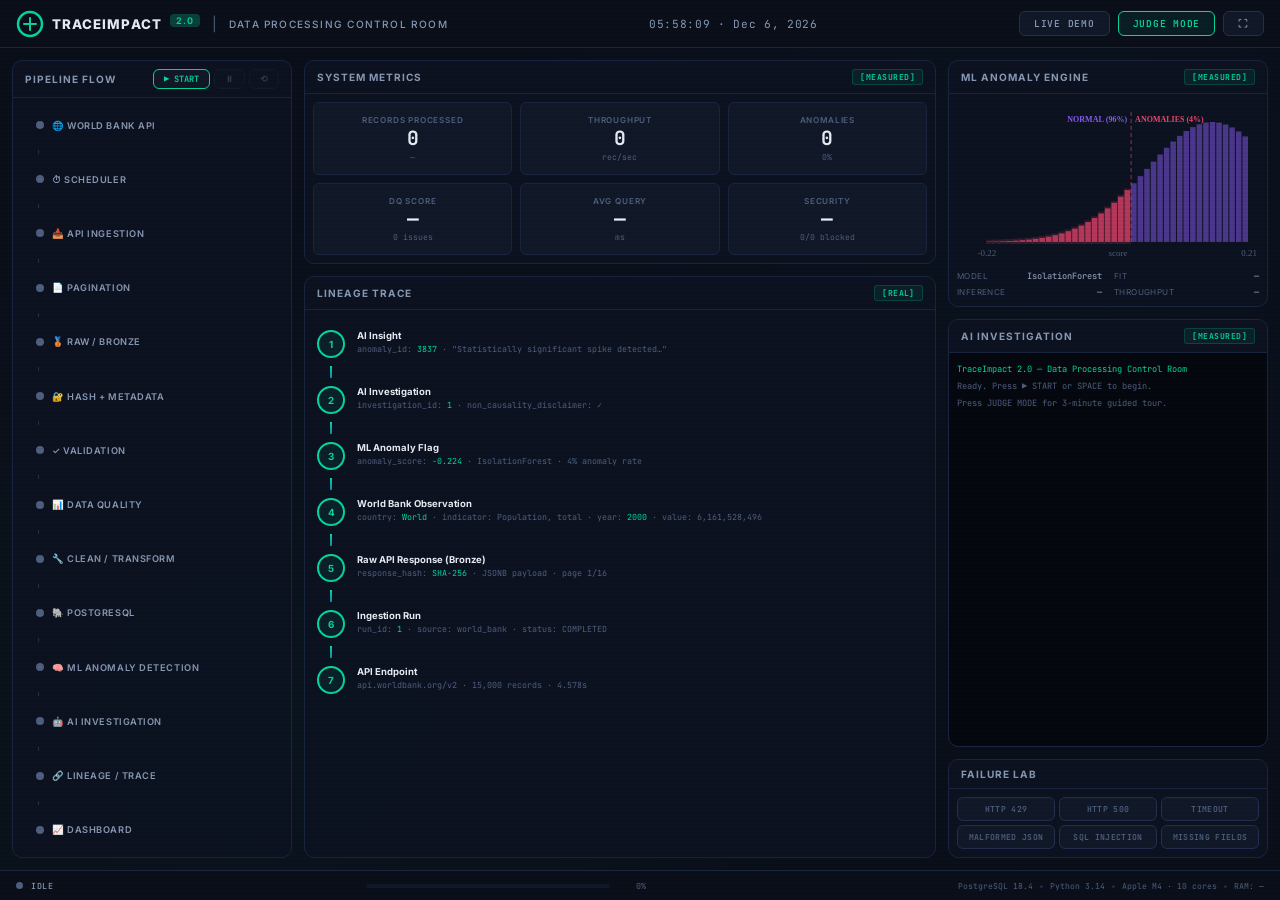
==== demo/index.html @ 1e1517d2 "TraceImpact 2.0: Add Data Processing Control Room demo + all 2.0 upgrades - Interactive pipeline vis" ====
<!DOCTYPE html>
<html lang="en">
<head>
  <meta charset="UTF-8" />
  <meta name="viewport" content="width=device-width, initial-scale=1.0" />
  <title>TraceImpact — Data Processing Control Room</title>
  <meta name="description" content="TraceImpact 2.0 Digital Twin — Real-time pipeline simulation and monitoring control room for World Bank data ingestion, ML anomaly detection, and AI investigation." />
  <link rel="preconnect" href="https://fonts.googleapis.com" />
  <link rel="preconnect" href="https://fonts.gstatic.com" crossorigin />
  <link href="https://fonts.googleapis.com/css2?family=JetBrains+Mono:wght@300;400;500;600;700&family=Inter:wght@300;400;500;600;700;800;900&display=swap" rel="stylesheet" />
  <link rel="stylesheet" href="styles.css" />
</head>
<body>
  <!-- ═══════════════════ TOP BAR ═══════════════════ -->
  <header id="topbar">
    <div class="topbar-left">
      <div class="logo-mark">
        <svg width="28" height="28" viewBox="0 0 28 28" fill="none"><circle cx="14" cy="14" r="12" stroke="url(#g1)" stroke-width="2.5"/><path d="M8 14h12M14 8v12" stroke="url(#g1)" stroke-width="2" stroke-linecap="round"/><defs><linearGradient id="g1" x1="0" y1="0" x2="28" y2="28"><stop stop-color="#06d6a0"/><stop offset="1" stop-color="#118ab2"/></linearGradient></defs></svg>
      </div>
      <h1 class="brand">TRACEIMPACT <span class="version">2.0</span></h1>
      <span class="separator">|</span>
      <span class="subtitle">DATA PROCESSING CONTROL ROOM</span>
    </div>
    <div class="topbar-center" id="clock-container">
      <span id="live-clock" class="mono"></span>
    </div>
    <div class="topbar-right">
      <button id="btn-mode-toggle" class="topbar-btn" title="Switch mode">
        <span class="mode-label" id="mode-label">LIVE DEMO</span>
      </button>
      <button id="btn-judge-mode" class="topbar-btn accent" title="Judge Mode — 3-minute guided tour">JUDGE MODE</button>
      <button id="btn-fullscreen" class="topbar-btn" title="Toggle fullscreen">⛶</button>
    </div>
  </header>

  <!-- ═══════════════════ MAIN GRID ═══════════════════ -->
  <main id="control-room">

    <!-- ───── LEFT COLUMN: Pipeline Visualization ───── -->
    <section id="pipeline-col" class="panel">
      <div class="panel-header">
        <h2>Pipeline Flow</h2>
        <div class="panel-controls">
          <button id="btn-start" class="ctrl-btn start" title="Start simulation">▶ START</button>
          <button id="btn-pause" class="ctrl-btn" title="Pause" disabled>⏸</button>
          <button id="btn-reset" class="ctrl-btn" title="Reset" disabled>⟲</button>
        </div>
      </div>
      <div id="pipeline-canvas">
        <!-- Pipeline stages rendered by JS -->
        <div class="pipeline-stages" id="pipeline-stages"></div>
        <!-- Particle layer -->
        <canvas id="particle-canvas"></canvas>
      </div>
      <!-- Stage detail flyout -->
      <div id="stage-detail" class="detail-flyout hidden">
        <button id="detail-close" class="detail-close-btn">✕</button>
        <h3 id="detail-title"></h3>
        <div id="detail-body"></div>
      </div>
    </section>

    <!-- ───── CENTER COLUMN: Metrics + Lineage ───── -->
    <section id="center-col">
      <!-- Top: Live Metrics Grid -->
      <div class="panel metrics-panel" id="metrics-panel">
        <div class="panel-header"><h2>System Metrics</h2><span class="provenance-badge" id="metrics-provenance">[MEASURED]</span></div>
        <div class="metrics-grid" id="metrics-grid">
          <div class="metric-card" id="mc-records">
            <span class="metric-label">Records Processed</span>
            <span class="metric-value" id="mv-records">0</span>
            <span class="metric-sub" id="ms-records">—</span>
          </div>
          <div class="metric-card" id="mc-throughput">
            <span class="metric-label">Throughput</span>
            <span class="metric-value" id="mv-throughput">0</span>
            <span class="metric-sub">rec/sec</span>
          </div>
          <div class="metric-card" id="mc-anomalies">
            <span class="metric-label">Anomalies</span>
            <span class="metric-value" id="mv-anomalies">0</span>
            <span class="metric-sub" id="ms-anomaly-rate">0%</span>
          </div>
          <div class="metric-card" id="mc-dq">
            <span class="metric-label">DQ Score</span>
            <span class="metric-value" id="mv-dq">—</span>
            <span class="metric-sub" id="ms-dq-issues">0 issues</span>
          </div>
          <div class="metric-card" id="mc-latency">
            <span class="metric-label">Avg Query</span>
            <span class="metric-value" id="mv-latency">—</span>
            <span class="metric-sub">ms</span>
          </div>
          <div class="metric-card" id="mc-security">
            <span class="metric-label">Security</span>
            <span class="metric-value" id="mv-security">—</span>
            <span class="metric-sub" id="ms-security">0/0 blocked</span>
          </div>
        </div>
      </div>

      <!-- Bottom: Traceability Visualization -->
      <div class="panel trace-panel" id="trace-panel">
        <div class="panel-header"><h2>Lineage Trace</h2><span class="provenance-badge">[REAL]</span></div>
        <div id="lineage-viz" class="lineage-container">
          <!-- Lineage chain rendered by JS -->
        </div>
      </div>
    </section>

    <!-- ───── RIGHT COLUMN: ML/AI + Failure Lab ───── -->
    <section id="right-col">
      <!-- ML Anomaly Panel -->
      <div class="panel ml-panel" id="ml-panel">
        <div class="panel-header"><h2>ML Anomaly Engine</h2><span class="provenance-badge">[MEASURED]</span></div>
        <div id="ml-viz" class="ml-container">
          <canvas id="anomaly-chart" width="340" height="180"></canvas>
          <div class="ml-stats" id="ml-stats">
            <div class="ml-stat"><span class="sl">Model</span><span class="sv">IsolationForest</span></div>
            <div class="ml-stat"><span class="sl">Fit</span><span class="sv" id="ml-fit-time">—</span></div>
            <div class="ml-stat"><span class="sl">Inference</span><span class="sv" id="ml-infer-time">—</span></div>
            <div class="ml-stat"><span class="sl">Throughput</span><span class="sv" id="ml-throughput">—</span></div>
          </div>
        </div>
      </div>

      <!-- AI Investigation Panel -->
      <div class="panel ai-panel" id="ai-panel">
        <div class="panel-header"><h2>AI Investigation</h2><span class="provenance-badge">[MEASURED]</span></div>
        <div id="ai-terminal" class="terminal">
          <div id="ai-output" class="terminal-output"></div>
        </div>
      </div>

      <!-- Failure Lab Panel -->
      <div class="panel failure-panel" id="failure-panel">
        <div class="panel-header"><h2>Failure Lab</h2></div>
        <div class="failure-grid" id="failure-grid">
          <button class="failure-btn" data-failure="http429">HTTP 429</button>
          <button class="failure-btn" data-failure="http500">HTTP 500</button>
          <button class="failure-btn" data-failure="timeout">Timeout</button>
          <button class="failure-btn" data-failure="malformed">Malformed JSON</button>
          <button class="failure-btn" data-failure="sqli">SQL Injection</button>
          <button class="failure-btn" data-failure="missing">Missing Fields</button>
        </div>
        <div id="failure-result" class="failure-result hidden"></div>
      </div>
    </section>
  </main>

  <!-- ═══════════════════ STATUS BAR ═══════════════════ -->
  <footer id="statusbar">
    <div class="status-left">
      <span class="status-dot" id="status-dot"></span>
      <span id="status-text">IDLE</span>
    </div>
    <div class="status-center" id="progress-section">
      <div class="progress-bar-track"><div class="progress-bar-fill" id="progress-fill"></div></div>
      <span id="progress-pct" class="mono">0%</span>
    </div>
    <div class="status-right">
      <span class="status-info">PostgreSQL 18.4</span>
      <span class="status-sep">•</span>
      <span class="status-info">Python 3.14</span>
      <span class="status-sep">•</span>
      <span class="status-info">Apple M4 · 10 cores</span>
      <span class="status-sep">•</span>
      <span class="status-info" id="mem-usage">RAM: —</span>
    </div>
  </footer>

  <!-- ═══════════════════ JUDGE MODE OVERLAY ═══════════════════ -->
  <div id="judge-overlay" class="overlay hidden">
    <div class="overlay-content">
      <div class="judge-header">
        <h2>🎯 JUDGE MODE</h2>
        <span class="judge-timer" id="judge-timer">3:00</span>
        <button id="judge-close" class="overlay-close">✕</button>
      </div>
      <div id="judge-narrative" class="judge-narrative">
        <p id="judge-text"></p>
      </div>
      <div class="judge-controls">
        <button id="judge-prev" class="ctrl-btn" disabled>← PREV</button>
        <span id="judge-step-indicator" class="mono">1 / 8</span>
        <button id="judge-next" class="ctrl-btn accent">NEXT →</button>
      </div>
    </div>
  </div>

  <!-- ═══════════════════ SCALE OVERLAY ═══════════════════ -->
  <div id="scale-overlay" class="overlay hidden">
    <div class="overlay-content scale-content">
      <h2>⚡ Stress Simulation Scale</h2>
      <button id="scale-close" class="overlay-close">✕</button>
      <div class="scale-slider-container">
        <input type="range" id="scale-slider" min="0" max="4" step="1" value="0" />
        <div class="scale-labels">
          <span class="scale-label active" data-idx="0">1K</span>
          <span class="scale-label" data-idx="1">10K</span>
          <span class="scale-label" data-idx="2">100K</span>
          <span class="scale-label" data-idx="3">500K</span>
          <span class="scale-label" data-idx="4">1M</span>
        </div>
      </div>
      <div id="scale-projections" class="scale-projections"></div>
    </div>
  </div>

  <script src="data.js"></script>
  <script src="pipeline.js"></script>
  <script src="particles.js"></script>
  <script src="app.js"></script>
</body>
</html>
---- demo/styles.css ----
/* ═══════════════════════════════════════════════════════════════════
   TraceImpact 2.0 — Data Processing Control Room
   Design System & Core Styles
   ═══════════════════════════════════════════════════════════════════ */

/* ─── Design Tokens ─── */
:root {
  /* Palette — dark professional */
  --bg-void:      #05080e;
  --bg-primary:   #0a0f1a;
  --bg-panel:     #0d1322;
  --bg-elevated:  #111828;
  --bg-hover:     #172038;
  --border-subtle:#1a2540;
  --border-accent:#243050;

  /* Accent colors */
  --cyan:         #06d6a0;
  --cyan-dim:     rgba(6, 214, 160, 0.25);
  --cyan-glow:    rgba(6, 214, 160, 0.08);
  --blue:         #118ab2;
  --blue-dim:     rgba(17, 138, 178, 0.25);
  --amber:        #ffd166;
  --amber-dim:    rgba(255, 209, 102, 0.15);
  --red:          #ef476f;
  --red-dim:      rgba(239, 71, 111, 0.15);
  --purple:       #8b5cf6;
  --purple-dim:   rgba(139, 92, 246, 0.15);

  /* Text */
  --text-primary: #e8ecf4;
  --text-secondary:#8899b4;
  --text-muted:   #4f6080;
  --text-accent:  var(--cyan);

  /* Typography */
  --font-sans:    'Inter', -apple-system, BlinkMacSystemFont, sans-serif;
  --font-mono:    'JetBrains Mono', 'Fira Code', monospace;

  /* Spacing */
  --gap-xs:  4px;
  --gap-sm:  8px;
  --gap-md:  12px;
  --gap-lg:  16px;
  --gap-xl:  24px;

  /* Radii */
  --radius-sm: 6px;
  --radius-md: 10px;
  --radius-lg: 14px;

  /* Transitions */
  --ease-out: cubic-bezier(0.22, 1, 0.36, 1);

  /* Pipeline stage colors */
  --stage-api:       #118ab2;
  --stage-scheduler: #0ea5e9;
  --stage-ingest:    #06b6d4;
  --stage-paginate:  #14b8a6;
  --stage-bronze:    #d97706;
  --stage-hash:      #f59e0b;
  --stage-validate:  #06d6a0;
  --stage-dq:        #22c55e;
  --stage-clean:     #84cc16;
  --stage-postgres:  #336791;
  --stage-ml:        #8b5cf6;
  --stage-ai:        #a855f7;
  --stage-lineage:   #ec4899;
  --stage-dashboard: #06d6a0;
}

/* ─── Reset & Base ─── */
*, *::before, *::after { box-sizing: border-box; margin: 0; padding: 0; }

html {
  font-size: 14px;
  -webkit-font-smoothing: antialiased;
  -moz-osx-font-smoothing: grayscale;
}

body {
  font-family: var(--font-sans);
  background:
    radial-gradient(circle at 20% 80%, rgba(6, 214, 160, 0.03) 0%, transparent 50%),
    radial-gradient(circle at 80% 20%, rgba(17, 138, 178, 0.03) 0%, transparent 50%),
    linear-gradient(rgba(10, 15, 26, 0.97), rgba(10, 15, 26, 0.97)),
    repeating-linear-gradient(0deg, transparent, transparent 49px, rgba(26, 37, 64, 0.15) 49px, rgba(26, 37, 64, 0.15) 50px),
    repeating-linear-gradient(90deg, transparent, transparent 49px, rgba(26, 37, 64, 0.15) 49px, rgba(26, 37, 64, 0.15) 50px);
  background-color: var(--bg-void);
  color: var(--text-primary);
  overflow: hidden;
  height: 100vh;
  display: flex;
  flex-direction: column;
}

/* Subtle scanline overlay */
body::after {
  content: "";
  position: fixed;
  inset: 0;
  pointer-events: none;
  z-index: 9999;
  background: repeating-linear-gradient(
    0deg,
    transparent,
    transparent 2px,
    rgba(0, 0, 0, 0.03) 2px,
    rgba(0, 0, 0, 0.03) 4px
  );
}

.mono { font-family: var(--font-mono); }

/* ─── Scrollbar ─── */
::-webkit-scrollbar { width: 5px; height: 5px; }
::-webkit-scrollbar-track { background: transparent; }
::-webkit-scrollbar-thumb { background: var(--border-accent); border-radius: 3px; }
::-webkit-scrollbar-thumb:hover { background: var(--text-muted); }

/* ═══ TOP BAR ═══ */
#topbar {
  display: flex;
  align-items: center;
  justify-content: space-between;
  padding: 0 var(--gap-lg);
  height: 48px;
  background: var(--bg-primary);
  border-bottom: 1px solid var(--border-subtle);
  flex-shrink: 0;
  z-index: 100;
}

.topbar-left {
  display: flex;
  align-items: center;
  gap: var(--gap-sm);
}

.logo-mark { display: flex; align-items: center; }

.brand {
  font-size: 0.95rem;
  font-weight: 800;
  letter-spacing: 0.08em;
  color: var(--text-primary);
}

.brand .version {
  font-size: 0.65rem;
  font-weight: 600;
  color: var(--cyan);
  background: var(--cyan-dim);
  padding: 1px 6px;
  border-radius: 4px;
  vertical-align: super;
  margin-left: 4px;
}

.separator {
  color: var(--text-muted);
  margin: 0 4px;
}

.subtitle {
  font-size: 0.72rem;
  font-weight: 500;
  color: var(--text-secondary);
  letter-spacing: 0.12em;
  text-transform: uppercase;
}

.topbar-center {
  font-family: var(--font-mono);
  font-size: 0.8rem;
  color: var(--text-secondary);
  letter-spacing: 0.06em;
}

.topbar-right {
  display: flex;
  align-items: center;
  gap: var(--gap-sm);
}

.topbar-btn {
  font-family: var(--font-mono);
  font-size: 0.68rem;
  font-weight: 600;
  letter-spacing: 0.08em;
  text-transform: uppercase;
  padding: 5px 14px;
  border: 1px solid var(--border-accent);
  border-radius: var(--radius-sm);
  background: var(--bg-elevated);
  color: var(--text-secondary);
  cursor: pointer;
  transition: all 0.2s var(--ease-out);
}

.topbar-btn:hover {
  background: var(--bg-hover);
  color: var(--text-primary);
  border-color: var(--text-muted);
}

.topbar-btn.accent {
  border-color: var(--cyan);
  color: var(--cyan);
  background: var(--cyan-glow);
}

.topbar-btn.accent:hover {
  background: var(--cyan-dim);
}

.topbar-btn.active {
  background: var(--cyan-dim);
  border-color: var(--cyan);
  color: var(--cyan);
}

.mode-label { pointer-events: none; }

/* ═══ MAIN GRID ═══ */
#control-room {
  display: grid;
  grid-template-columns: 280px 1fr 320px;
  gap: var(--gap-md);
  padding: var(--gap-md);
  flex: 1;
  min-height: 0;
  overflow: hidden;
}

/* ═══ PANEL BASE ═══ */
.panel {
  background: rgba(13, 19, 34, 0.85);
  backdrop-filter: blur(12px);
  -webkit-backdrop-filter: blur(12px);
  border: 1px solid var(--border-subtle);
  border-radius: var(--radius-md);
  display: flex;
  flex-direction: column;
  overflow: hidden;
  position: relative;
  transition: border-color 0.3s var(--ease-out), box-shadow 0.3s var(--ease-out);
}

.panel:hover {
  border-color: var(--border-accent);
  box-shadow: 0 0 20px rgba(6, 214, 160, 0.04);
}

.panel-header {
  display: flex;
  align-items: center;
  justify-content: space-between;
  padding: var(--gap-sm) var(--gap-md);
  border-bottom: 1px solid var(--border-subtle);
  flex-shrink: 0;
}

.panel-header h2 {
  font-size: 0.72rem;
  font-weight: 700;
  text-transform: uppercase;
  letter-spacing: 0.1em;
  color: var(--text-secondary);
}

.provenance-badge {
  font-family: var(--font-mono);
  font-size: 0.58rem;
  font-weight: 600;
  padding: 2px 7px;
  border-radius: 3px;
  letter-spacing: 0.06em;
}

.provenance-badge[data-type="measured"], .provenance-badge:not([data-type]) {
  color: var(--cyan);
  background: var(--cyan-glow);
  border: 1px solid rgba(6, 214, 160, 0.2);
}

/* ═══ PIPELINE COLUMN ═══ */
#pipeline-col {
  min-width: 0;
}

.panel-controls {
  display: flex;
  gap: var(--gap-xs);
}

.ctrl-btn {
  font-family: var(--font-mono);
  font-size: 0.62rem;
  font-weight: 600;
  padding: 3px 10px;
  border: 1px solid var(--border-accent);
  border-radius: var(--radius-sm);
  background: var(--bg-elevated);
  color: var(--text-secondary);
  cursor: pointer;
  transition: all 0.2s var(--ease-out);
}

.ctrl-btn:hover:not(:disabled) {
  background: var(--bg-hover);
  color: var(--text-primary);
}

.ctrl-btn:disabled {
  opacity: 0.3;
  cursor: default;
}

.ctrl-btn.start {
  border-color: var(--cyan);
  color: var(--cyan);
}

.ctrl-btn.start:hover { background: var(--cyan-dim); }

.ctrl-btn.accent {
  border-color: var(--cyan);
  color: var(--cyan);
}

.ctrl-btn.accent:hover { background: var(--cyan-dim); }

#pipeline-canvas {
  flex: 1;
  position: relative;
  overflow: hidden;
  padding: var(--gap-md);
}

#particle-canvas {
  position: absolute;
  top: 0;
  left: 0;
  width: 100%;
  height: 100%;
  pointer-events: none;
  z-index: 2;
}

.pipeline-stages {
  display: flex;
  flex-direction: column;
  gap: 4px;
  position: relative;
  z-index: 3;
  height: 100%;
  justify-content: space-between;
}

/* ─── Pipeline Stage Node ─── */
.stage-node {
  display: flex;
  align-items: center;
  gap: var(--gap-sm);
  padding: 5px 10px;
  border-radius: var(--radius-sm);
  border: 1px solid transparent;
  cursor: pointer;
  transition: all 0.3s var(--ease-out);
  position: relative;
  min-height: 30px;
}

.stage-node:hover {
  background: var(--bg-hover);
  border-color: var(--border-accent);
}

.stage-node.active {
  border-color: var(--cyan);
  background: var(--cyan-glow);
}

.stage-node.active .stage-indicator {
  background: var(--cyan);
  box-shadow: 0 0 8px var(--cyan-dim);
}

.stage-node.error {
  border-color: var(--red);
  background: var(--red-dim);
}

.stage-node.error .stage-indicator {
  background: var(--red);
}

.stage-node.completed .stage-indicator {
  background: var(--cyan);
}

.stage-indicator {
  width: 8px;
  height: 8px;
  border-radius: 50%;
  background: var(--text-muted);
  flex-shrink: 0;
  transition: all 0.3s var(--ease-out);
}

.stage-label {
  font-size: 0.66rem;
  font-weight: 600;
  text-transform: uppercase;
  letter-spacing: 0.06em;
  color: var(--text-secondary);
  white-space: nowrap;
  overflow: hidden;
  text-overflow: ellipsis;
}

.stage-node.active .stage-label,
.stage-node.completed .stage-label { color: var(--text-primary); }

.stage-connector {
  width: 1px;
  height: 4px;
  background: var(--border-accent);
  margin-left: 13px;
  flex-shrink: 0;
}

.stage-connector.lit {
  background: var(--cyan);
  box-shadow: 0 0 4px var(--cyan-dim);
}

/* Stage detail flyout */
.detail-flyout {
  position: absolute;
  top: 0;
  left: 0;
  right: 0;
  bottom: 0;
  background: var(--bg-panel);
  z-index: 10;
  padding: var(--gap-lg);
  overflow-y: auto;
  animation: slideIn 0.25s var(--ease-out);
}

.detail-flyout.hidden { display: none; }

@keyframes slideIn {
  from { opacity: 0; transform: translateX(-10px); }
  to { opacity: 1; transform: translateX(0); }
}

.detail-close-btn {
  position: absolute;
  top: 8px;
  right: 10px;
  background: none;
  border: none;
  color: var(--text-muted);
  cursor: pointer;
  font-size: 1rem;
}

.detail-close-btn:hover { color: var(--text-primary); }

#detail-title {
  font-size: 0.82rem;
  font-weight: 700;
  color: var(--text-accent);
  margin-bottom: var(--gap-md);
  text-transform: uppercase;
  letter-spacing: 0.06em;
}

#detail-body {
  font-size: 0.72rem;
  line-height: 1.6;
  color: var(--text-secondary);
}

#detail-body .detail-row {
  display: flex;
  justify-content: space-between;
  padding: 4px 0;
  border-bottom: 1px solid var(--border-subtle);
}

#detail-body .detail-label {
  color: var(--text-muted);
  font-weight: 500;
}

#detail-body .detail-value {
  font-family: var(--font-mono);
  color: var(--text-primary);
  font-weight: 500;
}

/* ═══ CENTER COLUMN ═══ */
#center-col {
  display: flex;
  flex-direction: column;
  gap: var(--gap-md);
  min-width: 0;
  min-height: 0;
}

/* Metrics Panel */
.metrics-panel { flex-shrink: 0; }

.metrics-grid {
  display: grid;
  grid-template-columns: repeat(3, 1fr);
  gap: var(--gap-sm);
  padding: var(--gap-sm);
}

.metric-card {
  display: flex;
  flex-direction: column;
  align-items: center;
  justify-content: center;
  padding: var(--gap-md) var(--gap-sm);
  background: var(--bg-elevated);
  border-radius: var(--radius-sm);
  border: 1px solid var(--border-subtle);
  transition: all 0.3s var(--ease-out);
}

.metric-card.pulse {
  border-color: var(--cyan);
  box-shadow: 0 0 12px var(--cyan-glow);
}

.metric-label {
  font-size: 0.58rem;
  font-weight: 600;
  text-transform: uppercase;
  letter-spacing: 0.1em;
  color: var(--text-muted);
  margin-bottom: 4px;
}

.metric-value {
  font-family: var(--font-mono);
  font-size: 1.4rem;
  font-weight: 700;
  color: var(--text-primary);
  line-height: 1;
}

.metric-sub {
  font-family: var(--font-mono);
  font-size: 0.58rem;
  color: var(--text-muted);
  margin-top: 3px;
}

/* Trace / Lineage Panel */
.trace-panel { flex: 1; min-height: 0; }

.lineage-container {
  flex: 1;
  padding: var(--gap-md);
  overflow-y: auto;
  display: flex;
  flex-direction: column;
  gap: 0;
}

.lineage-step {
  display: flex;
  align-items: flex-start;
  gap: var(--gap-md);
  padding: var(--gap-sm) 0;
  opacity: 0;
  transform: translateY(8px);
  animation: fadeUp 0.4s var(--ease-out) forwards;
}

@keyframes fadeUp {
  to { opacity: 1; transform: translateY(0); }
}

.lineage-step-icon {
  width: 28px;
  height: 28px;
  border-radius: 50%;
  display: flex;
  align-items: center;
  justify-content: center;
  flex-shrink: 0;
  font-size: 0.7rem;
  font-weight: 700;
  border: 2px solid var(--cyan);
  color: var(--cyan);
  background: var(--cyan-glow);
}

.lineage-step-content {
  flex: 1;
  min-width: 0;
}

.lineage-step-title {
  font-size: 0.68rem;
  font-weight: 700;
  color: var(--text-primary);
  margin-bottom: 2px;
}

.lineage-step-detail {
  font-family: var(--font-mono);
  font-size: 0.6rem;
  color: var(--text-muted);
  line-height: 1.5;
  word-break: break-all;
}

.lineage-step-detail .hl {
  color: var(--cyan);
}

.lineage-connector-v {
  width: 2px;
  height: 12px;
  background: var(--border-accent);
  margin-left: 13px;
}

.lineage-connector-v.lit {
  background: linear-gradient(to bottom, var(--cyan), var(--blue));
}

/* ═══ RIGHT COLUMN ═══ */
#right-col {
  display: flex;
  flex-direction: column;
  gap: var(--gap-md);
  min-width: 0;
  min-height: 0;
}

/* ML Panel */
.ml-panel { flex: 0 0 auto; }

.ml-container {
  padding: var(--gap-sm);
}

#anomaly-chart {
  width: 100%;
  height: 160px;
  display: block;
}

.ml-stats {
  display: grid;
  grid-template-columns: repeat(2, 1fr);
  gap: var(--gap-xs) var(--gap-md);
  margin-top: var(--gap-sm);
}

.ml-stat {
  display: flex;
  justify-content: space-between;
  align-items: center;
}

.ml-stat .sl {
  font-size: 0.58rem;
  color: var(--text-muted);
  text-transform: uppercase;
  letter-spacing: 0.05em;
}

.ml-stat .sv {
  font-family: var(--font-mono);
  font-size: 0.62rem;
  color: var(--text-secondary);
  font-weight: 500;
}

/* AI Panel */
.ai-panel { flex: 1; min-height: 0; }

.terminal {
  flex: 1;
  background: var(--bg-void);
  border-radius: 0 0 var(--radius-md) var(--radius-md);
  padding: var(--gap-sm);
  overflow-y: auto;
  font-family: var(--font-mono);
  font-size: 0.62rem;
  line-height: 1.7;
}

.terminal-output { color: var(--text-secondary); }

.terminal-line {
  padding: 1px 0;
  white-space: pre-wrap;
  word-break: break-word;
}

.terminal-line.prompt { color: var(--cyan); }
.terminal-line.info { color: var(--text-muted); }
.terminal-line.warning { color: var(--amber); }
.terminal-line.error { color: var(--red); }
.terminal-line.success { color: var(--cyan); }
.terminal-line.highlight { color: var(--purple); }

/* Failure Lab */
.failure-panel { flex-shrink: 0; }

.failure-grid {
  display: grid;
  grid-template-columns: repeat(3, 1fr);
  gap: var(--gap-xs);
  padding: var(--gap-sm);
}

.failure-btn {
  font-family: var(--font-mono);
  font-size: 0.58rem;
  font-weight: 600;
  padding: 6px 4px;
  border: 1px solid var(--border-accent);
  border-radius: var(--radius-sm);
  background: var(--bg-elevated);
  color: var(--text-muted);
  cursor: pointer;
  transition: all 0.2s var(--ease-out);
  text-transform: uppercase;
  letter-spacing: 0.04em;
}

.failure-btn:hover {
  border-color: var(--red);
  color: var(--red);
  background: var(--red-dim);
}

.failure-btn.triggered {
  border-color: var(--amber);
  color: var(--amber);
  background: var(--amber-dim);
  animation: flashBorder 0.6s ease;
}

@keyframes flashBorder {
  0%, 100% { border-color: var(--amber); }
  50% { border-color: var(--red); box-shadow: 0 0 8px var(--red-dim); }
}

.failure-result {
  padding: var(--gap-sm);
  font-family: var(--font-mono);
  font-size: 0.6rem;
  line-height: 1.6;
  color: var(--text-secondary);
  border-top: 1px solid var(--border-subtle);
  max-height: 80px;
  overflow-y: auto;
}

.failure-result.hidden { display: none; }

.failure-result .fr-pass { color: var(--cyan); }
.failure-result .fr-fail { color: var(--red); }

/* ═══ STATUS BAR ═══ */
#statusbar {
  display: flex;
  align-items: center;
  justify-content: space-between;
  padding: 0 var(--gap-lg);
  height: 30px;
  background: var(--bg-primary);
  border-top: 1px solid var(--border-subtle);
  flex-shrink: 0;
  font-size: 0.6rem;
}

.status-left {
  display: flex;
  align-items: center;
  gap: var(--gap-sm);
}

.status-dot {
  width: 7px;
  height: 7px;
  border-radius: 50%;
  background: var(--text-muted);
  transition: background 0.3s;
}

.status-dot.running {
  background: var(--cyan);
  box-shadow: 0 0 6px var(--cyan);
  animation: pulse-dot 1.5s infinite;
}

.status-dot.error {
  background: var(--red);
  box-shadow: 0 0 6px var(--red);
}

.status-dot.completed {
  background: var(--cyan);
}

@keyframes pulse-dot {
  0%, 100% { opacity: 1; }
  50% { opacity: 0.4; }
}

#status-text {
  font-family: var(--font-mono);
  color: var(--text-secondary);
  font-weight: 500;
  text-transform: uppercase;
  letter-spacing: 0.06em;
}

.status-center {
  display: flex;
  align-items: center;
  gap: var(--gap-sm);
  flex: 0 0 280px;
}

.progress-bar-track {
  flex: 1;
  height: 4px;
  background: var(--bg-elevated);
  border-radius: 2px;
  overflow: hidden;
}

.progress-bar-fill {
  height: 100%;
  width: 0%;
  background: linear-gradient(90deg, var(--blue), var(--cyan));
  border-radius: 2px;
  transition: width 0.3s var(--ease-out);
}

#progress-pct {
  font-size: 0.6rem;
  color: var(--text-muted);
  min-width: 28px;
  text-align: right;
}

.status-right {
  display: flex;
  align-items: center;
  gap: var(--gap-xs);
}

.status-info {
  color: var(--text-muted);
  font-family: var(--font-mono);
  font-size: 0.58rem;
}

.status-sep {
  color: var(--border-accent);
  margin: 0 2px;
}

/* ═══ OVERLAYS ═══ */
.overlay {
  position: fixed;
  inset: 0;
  z-index: 1000;
  display: flex;
  align-items: center;
  justify-content: center;
  background: rgba(5, 8, 14, 0.85);
  backdrop-filter: blur(8px);
  animation: overlayIn 0.3s var(--ease-out);
}

.overlay.hidden { display: none; }

@keyframes overlayIn {
  from { opacity: 0; }
  to { opacity: 1; }
}

.overlay-content {
  background: var(--bg-panel);
  border: 1px solid var(--border-accent);
  border-radius: var(--radius-lg);
  padding: var(--gap-xl);
  max-width: 640px;
  width: 92%;
  max-height: 80vh;
  overflow-y: auto;
  position: relative;
  animation: contentIn 0.35s var(--ease-out);
}

@keyframes contentIn {
  from { opacity: 0; transform: scale(0.96) translateY(8px); }
  to { opacity: 1; transform: scale(1) translateY(0); }
}

.overlay-close {
  position: absolute;
  top: 12px;
  right: 16px;
  background: none;
  border: none;
  color: var(--text-muted);
  font-size: 1.2rem;
  cursor: pointer;
}

.overlay-close:hover { color: var(--text-primary); }

/* Judge Mode */
.judge-header {
  display: flex;
  align-items: center;
  gap: var(--gap-lg);
  margin-bottom: var(--gap-xl);
}

.judge-header h2 {
  font-size: 1.1rem;
  font-weight: 800;
  color: var(--text-primary);
}

.judge-timer {
  font-family: var(--font-mono);
  font-size: 1.4rem;
  font-weight: 700;
  color: var(--cyan);
  background: var(--cyan-glow);
  padding: 4px 16px;
  border-radius: var(--radius-sm);
  border: 1px solid var(--cyan-dim);
}

.judge-narrative {
  font-size: 0.82rem;
  line-height: 1.8;
  color: var(--text-secondary);
  min-height: 120px;
  margin-bottom: var(--gap-xl);
}

.judge-narrative p { margin-bottom: var(--gap-md); }

.judge-narrative strong { color: var(--text-primary); font-weight: 700; }
.judge-narrative code {
  font-family: var(--font-mono);
  background: var(--bg-elevated);
  padding: 1px 6px;
  border-radius: 3px;
  font-size: 0.76rem;
  color: var(--cyan);
}

.judge-controls {
  display: flex;
  align-items: center;
  justify-content: space-between;
}

#judge-step-indicator {
  font-size: 0.72rem;
  color: var(--text-muted);
}

/* Scale Overlay */
.scale-content h2 {
  font-size: 1rem;
  font-weight: 700;
  margin-bottom: var(--gap-xl);
}

.scale-slider-container {
  margin-bottom: var(--gap-xl);
}

#scale-slider {
  width: 100%;
  -webkit-appearance: none;
  appearance: none;
  height: 4px;
  background: var(--bg-elevated);
  border-radius: 2px;
  outline: none;
}

#scale-slider::-webkit-slider-thumb {
  -webkit-appearance: none;
  appearance: none;
  width: 16px;
  height: 16px;
  border-radius: 50%;
  background: var(--cyan);
  cursor: pointer;
  box-shadow: 0 0 8px var(--cyan-dim);
}

.scale-labels {
  display: flex;
  justify-content: space-between;
  margin-top: var(--gap-sm);
}

.scale-label {
  font-family: var(--font-mono);
  font-size: 0.68rem;
  color: var(--text-muted);
  font-weight: 600;
  cursor: pointer;
  transition: color 0.2s;
}

.scale-label.active { color: var(--cyan); }
.scale-label:hover { color: var(--text-secondary); }

.scale-projections {
  font-family: var(--font-mono);
  font-size: 0.7rem;
  line-height: 1.8;
  color: var(--text-secondary);
}

.scale-projections .sp-row {
  display: flex;
  justify-content: space-between;
  padding: 4px 0;
  border-bottom: 1px solid var(--border-subtle);
}

.scale-projections .sp-label { color: var(--text-muted); }
.scale-projections .sp-value { color: var(--text-primary); font-weight: 600; }
.scale-projections .sp-badge {
  font-size: 0.54rem;
  padding: 1px 5px;
  border-radius: 3px;
  margin-left: 6px;
}

.sp-badge.measured { color: var(--cyan); background: var(--cyan-glow); }
.sp-badge.projected { color: var(--amber); background: var(--amber-dim); }

/* ═══ ANIMATIONS ═══ */
@keyframes glow {
  0%, 100% { box-shadow: 0 0 4px var(--cyan-dim); }
  50% { box-shadow: 0 0 16px var(--cyan-dim); }
}

/* Typing animation for AI terminal */
.typing::after {
  content: '▋';
  animation: blink 0.8s step-start infinite;
  color: var(--cyan);
}

@keyframes blink {
  50% { opacity: 0; }
}

/* ═══ RESPONSIVE ═══ */
@media (max-width: 1200px) {
  #control-room {
    grid-template-columns: 240px 1fr 280px;
  }
}

@media (max-width: 900px) {
  #control-room {
    grid-template-columns: 1fr;
    grid-template-rows: auto 1fr auto;
    overflow-y: auto;
  }
  #pipeline-col { max-height: 300px; }
  .metrics-grid { grid-template-columns: repeat(2, 1fr); }
}
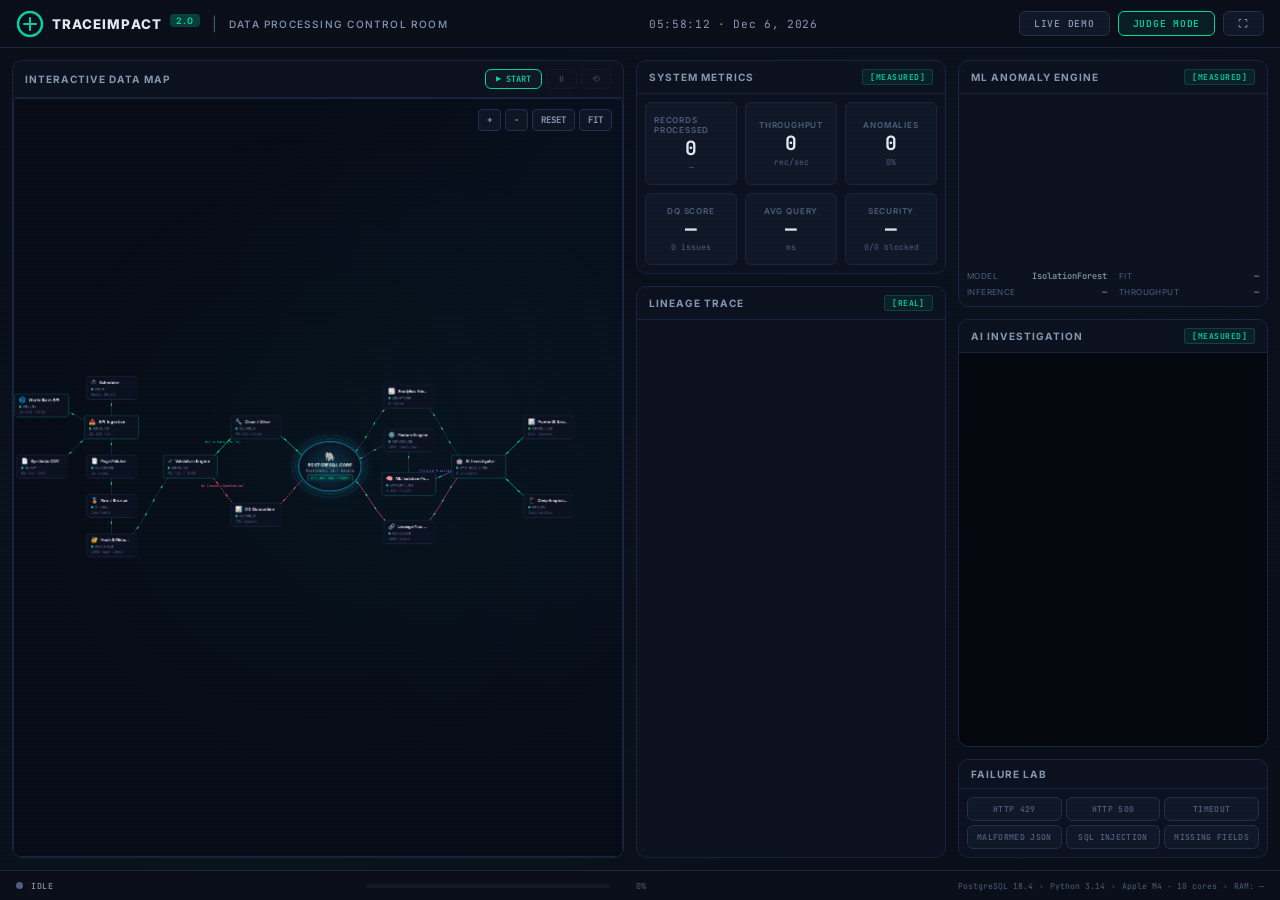
==== commit 9baaa728: "feat: Add Power BI Executive Intelligence layer and Interactive Data Map visualization" ====
--- a/demo/index.html
+++ b/demo/index.html
@@ -39,7 +39,7 @@
     <!-- ───── LEFT COLUMN: Pipeline Visualization ───── -->
     <section id="pipeline-col" class="panel">
       <div class="panel-header">
-        <h2>Pipeline Flow</h2>
+        <h2>Interactive Data Map</h2>
         <div class="panel-controls">
           <button id="btn-start" class="ctrl-btn start" title="Start simulation">▶ START</button>
           <button id="btn-pause" class="ctrl-btn" title="Pause" disabled>⏸</button>
@@ -47,10 +47,7 @@
         </div>
       </div>
       <div id="pipeline-canvas">
-        <!-- Pipeline stages rendered by JS -->
-        <div class="pipeline-stages" id="pipeline-stages"></div>
-        <!-- Particle layer -->
-        <canvas id="particle-canvas"></canvas>
+        <!-- Interactive Network Data Map mounted by JS -->
       </div>
       <!-- Stage detail flyout -->
       <div id="stage-detail" class="detail-flyout hidden">
--- a/demo/styles.css
+++ b/demo/styles.css
@@ -225,7 +225,7 @@
 /* ═══ MAIN GRID ═══ */
 #control-room {
   display: grid;
-  grid-template-columns: 280px 1fr 320px;
+  grid-template-columns: minmax(580px, 1.4fr) 310px 310px;
   gap: var(--gap-md);
   padding: var(--gap-md);
   flex: 1;
@@ -348,92 +348,352 @@
   z-index: 2;
 }
 
-.pipeline-stages {
+/* ═══ INTERACTIVE NETWORK DATA MAP ═══ */
+.network-map-container {
+  position: relative;
+  width: 100%;
+  height: 100%;
+  overflow: hidden;
+  background:
+    radial-gradient(circle at 50% 50%, rgba(6, 214, 160, 0.03) 0%, transparent 75%),
+    radial-gradient(circle at 700px 220px, rgba(17, 138, 178, 0.06) 0%, transparent 60%),
+    #070c17;
+  border-radius: var(--radius-sm);
+  border: 1px solid var(--border-subtle);
+  user-select: none;
+}
+
+.map-viewport {
+  position: absolute;
+  top: 0;
+  left: 0;
+  width: 1350px;
+  height: 500px;
+  transform-origin: 0 0;
+  will-change: transform;
+}
+
+.map-svg-layer {
+  position: absolute;
+  top: 0;
+  left: 0;
+  width: 1350px;
+  height: 500px;
+  pointer-events: auto;
+  z-index: 1;
+}
+
+.map-canvas-layer {
+  position: absolute;
+  top: 0;
+  left: 0;
+  width: 1350px;
+  height: 500px;
+  pointer-events: none;
+  z-index: 2;
+}
+
+.map-nodes-container {
+  position: absolute;
+  top: 0;
+  left: 0;
+  width: 1350px;
+  height: 500px;
+  z-index: 3;
+  pointer-events: none;
+}
+
+/* SVG Route Track Styles */
+.map-route-track {
+  stroke: rgba(36, 48, 80, 0.7);
+  stroke-width: 2.2;
+  fill: none;
+  transition: all 0.3s var(--ease-out);
+}
+
+.map-route-track.route-clean {
+  stroke: rgba(6, 214, 160, 0.45);
+  stroke-width: 2.5;
+}
+
+.map-route-track.route-dq {
+  stroke: rgba(239, 71, 111, 0.55);
+  stroke-dasharray: 4 3;
+  stroke-width: 2.5;
+}
+
+.map-route-track.route-ml {
+  stroke: rgba(139, 92, 246, 0.45);
+  stroke-width: 2.5;
+}
+
+.map-route-track.route-lineage {
+  stroke: rgba(236, 72, 153, 0.45);
+  stroke-width: 2.5;
+}
+
+.map-route-track.route-ai {
+  stroke: rgba(6, 182, 212, 0.45);
+  stroke-width: 2.5;
+}
+
+.map-route-track.trace-active {
+  stroke: var(--amber) !important;
+  stroke-width: 4 !important;
+  filter: drop-shadow(0 0 6px var(--amber));
+  opacity: 1 !important;
+}
+
+.map-route-track.dimmed {
+  opacity: 0.15;
+}
+
+.map-route-pulse {
+  stroke: var(--cyan);
+  stroke-width: 3;
+  fill: none;
+  stroke-dasharray: 6 30;
+  animation: routePulse 1.8s linear infinite;
+  opacity: 0.8;
+}
+
+.map-route-pulse.route-dq {
+  stroke: var(--red);
+  animation-duration: 1.2s;
+}
+
+@keyframes routePulse {
+  from { stroke-dashoffset: 36; }
+  to { stroke-dashoffset: 0; }
+}
+
+.map-route-label {
+  font-family: var(--font-mono);
+  font-size: 7.5px;
+  font-weight: 600;
+  fill: var(--text-secondary);
+  opacity: 0.75;
+}
+
+.map-route-label.label-clean { fill: var(--cyan); }
+.map-route-label.label-dq { fill: var(--red); }
+.map-route-label.label-ml { fill: var(--purple); }
+
+/* Spatial Network Node Styles */
+.map-node {
+  position: absolute;
+  transform: translate(-50%, -50%);
+  pointer-events: auto;
+  cursor: pointer;
+  transition: all 0.25s var(--ease-out);
+  border-radius: var(--radius-sm);
+  background: rgba(13, 19, 34, 0.94);
+  border: 1px solid var(--border-accent);
+  backdrop-filter: blur(8px);
+  padding: 6px 10px;
+  width: 115px;
+  user-select: none;
+}
+
+.map-node:hover {
+  border-color: var(--cyan);
+  box-shadow: 0 0 16px var(--cyan-dim);
+  z-index: 10;
+  transform: translate(-50%, -50%) scale(1.05);
+}
+
+.map-node.tier-major {
+  width: 125px;
+  border-color: rgba(6, 214, 160, 0.4);
+}
+
+.map-node.tier-core {
+  width: 145px;
+  height: 115px;
+  border-radius: 50%;
+  display: flex;
+  align-items: center;
+  justify-content: center;
+  background: radial-gradient(circle, rgba(17, 138, 178, 0.3) 0%, rgba(13, 19, 34, 0.96) 70%);
+  border: 2px solid var(--blue);
+  box-shadow: 0 0 35px rgba(17, 138, 178, 0.35);
+  padding: 0;
+  text-align: center;
+}
+
+.map-node.tier-core:hover {
+  transform: translate(-50%, -50%) scale(1.06);
+  border-color: var(--cyan);
+  box-shadow: 0 0 45px rgba(6, 214, 160, 0.4);
+}
+
+.core-hub-ring {
+  position: absolute;
+  inset: -8px;
+  border-radius: 50%;
+  border: 1.5px dashed rgba(6, 214, 160, 0.45);
+  animation: spinRing 22s linear infinite;
+  pointer-events: none;
+}
+
+.core-hub-ring.ring-outer {
+  inset: -16px;
+  border: 1px solid rgba(139, 92, 246, 0.3);
+  animation: spinRing 36s linear infinite reverse;
+}
+
+@keyframes spinRing {
+  from { transform: rotate(0deg); }
+  to { transform: rotate(360deg); }
+}
+
+.core-body {
   display: flex;
   flex-direction: column;
-  gap: 4px;
-  position: relative;
-  z-index: 3;
-  height: 100%;
-  justify-content: space-between;
-}
-
-/* ─── Pipeline Stage Node ─── */
-.stage-node {
-  display: flex;
-  align-items: center;
-  gap: var(--gap-sm);
-  padding: 5px 10px;
-  border-radius: var(--radius-sm);
-  border: 1px solid transparent;
-  cursor: pointer;
-  transition: all 0.3s var(--ease-out);
-  position: relative;
-  min-height: 30px;
-}
-
-.stage-node:hover {
-  background: var(--bg-hover);
-  border-color: var(--border-accent);
-}
-
-.stage-node.active {
-  border-color: var(--cyan);
-  background: var(--cyan-glow);
-}
-
-.stage-node.active .stage-indicator {
-  background: var(--cyan);
-  box-shadow: 0 0 8px var(--cyan-dim);
-}
-
-.stage-node.error {
-  border-color: var(--red);
-  background: var(--red-dim);
-}
-
-.stage-node.error .stage-indicator {
-  background: var(--red);
-}
-
-.stage-node.completed .stage-indicator {
-  background: var(--cyan);
-}
-
-.stage-indicator {
-  width: 8px;
-  height: 8px;
-  border-radius: 50%;
-  background: var(--text-muted);
-  flex-shrink: 0;
-  transition: all 0.3s var(--ease-out);
-}
-
-.stage-label {
-  font-size: 0.66rem;
-  font-weight: 600;
-  text-transform: uppercase;
-  letter-spacing: 0.06em;
-  color: var(--text-secondary);
+  align-items: center;
+  justify-content: center;
+  gap: 2px;
+}
+
+.core-icon { font-size: 1.4rem; }
+.core-title { font-size: 0.7rem; font-weight: 800; color: var(--text-primary); letter-spacing: 0.04em; }
+.core-sub { font-size: 0.58rem; font-family: var(--font-mono); color: var(--text-secondary); }
+.core-badge { font-size: 0.55rem; font-family: var(--font-mono); color: var(--cyan); background: var(--cyan-glow); padding: 2px 6px; border-radius: 3px; border: 1px solid rgba(6, 214, 160, 0.3); margin-top: 2px; }
+
+.node-header {
+  display: flex;
+  align-items: center;
+  gap: 6px;
+  margin-bottom: 3px;
+}
+
+.node-icon { font-size: 0.9rem; flex-shrink: 0; }
+.node-title {
+  font-size: 0.65rem;
+  font-weight: 700;
+  color: var(--text-primary);
   white-space: nowrap;
   overflow: hidden;
   text-overflow: ellipsis;
-}
-
-.stage-node.active .stage-label,
-.stage-node.completed .stage-label { color: var(--text-primary); }
-
-.stage-connector {
-  width: 1px;
-  height: 4px;
-  background: var(--border-accent);
-  margin-left: 13px;
-  flex-shrink: 0;
-}
-
-.stage-connector.lit {
+  letter-spacing: 0.02em;
+}
+
+.node-status-row {
+  display: flex;
+  align-items: center;
+  gap: 4px;
+}
+
+.node-status-dot {
+  width: 5px;
+  height: 5px;
+  border-radius: 50%;
   background: var(--cyan);
-  box-shadow: 0 0 4px var(--cyan-dim);
+}
+
+.node-status-text {
+  font-family: var(--font-mono);
+  font-size: 0.55rem;
+  color: var(--text-secondary);
+  text-transform: uppercase;
+  letter-spacing: 0.04em;
+}
+
+.node-recs {
+  font-family: var(--font-mono);
+  font-size: 0.56rem;
+  color: var(--text-muted);
+  margin-top: 2px;
+  white-space: nowrap;
+  overflow: hidden;
+  text-overflow: ellipsis;
+}
+
+/* Node States */
+.map-node.active {
+  border-color: var(--cyan);
+  background: rgba(6, 214, 160, 0.12);
+  box-shadow: 0 0 20px var(--cyan-dim);
+}
+
+.map-node.active .node-status-dot {
+  box-shadow: 0 0 8px var(--cyan);
+  animation: pulseDot 1s infinite alternate;
+}
+
+@keyframes pulseDot {
+  from { transform: scale(1); opacity: 0.7; }
+  to { transform: scale(1.5); opacity: 1; }
+}
+
+.map-node.completed .node-status-dot { background: var(--cyan); }
+
+.map-node.error {
+  border-color: var(--red) !important;
+  background: var(--red-dim) !important;
+  box-shadow: 0 0 20px var(--red-dim) !important;
+}
+
+.map-node.error .node-status-dot { background: var(--red); }
+
+.map-node.bottleneck {
+  border-color: var(--amber) !important;
+  background: var(--amber-dim) !important;
+  box-shadow: 0 0 22px var(--amber-dim) !important;
+  animation: pulseBottleneck 1.2s infinite alternate;
+}
+
+@keyframes pulseBottleneck {
+  from { transform: translate(-50%, -50%) scale(1); }
+  to { transform: translate(-50%, -50%) scale(1.06); }
+}
+
+.map-node.active-trace-target {
+  border-color: var(--amber) !important;
+  box-shadow: 0 0 28px var(--amber-dim) !important;
+  background: rgba(255, 209, 102, 0.18) !important;
+  z-index: 12 !important;
+}
+
+.map-node.connected-trace {
+  border-color: var(--cyan) !important;
+  box-shadow: 0 0 16px var(--cyan-dim) !important;
+  opacity: 1 !important;
+}
+
+.map-node.dimmed {
+  opacity: 0.22;
+  filter: grayscale(0.7);
+}
+
+/* Map Navigation Controls */
+.map-nav-controls {
+  position: absolute;
+  top: 10px;
+  right: 10px;
+  display: flex;
+  gap: 4px;
+  z-index: 20;
+}
+
+.map-btn {
+  background: rgba(17, 24, 40, 0.9);
+  border: 1px solid var(--border-accent);
+  color: var(--text-secondary);
+  padding: 4px 8px;
+  border-radius: 4px;
+  font-family: var(--font-mono);
+  font-size: 0.65rem;
+  font-weight: 700;
+  cursor: pointer;
+  backdrop-filter: blur(8px);
+  transition: all 0.2s var(--ease-out);
+}
+
+.map-btn:hover {
+  background: var(--bg-hover);
+  color: var(--cyan);
+  border-color: var(--cyan);
 }
 
 /* Stage detail flyout */
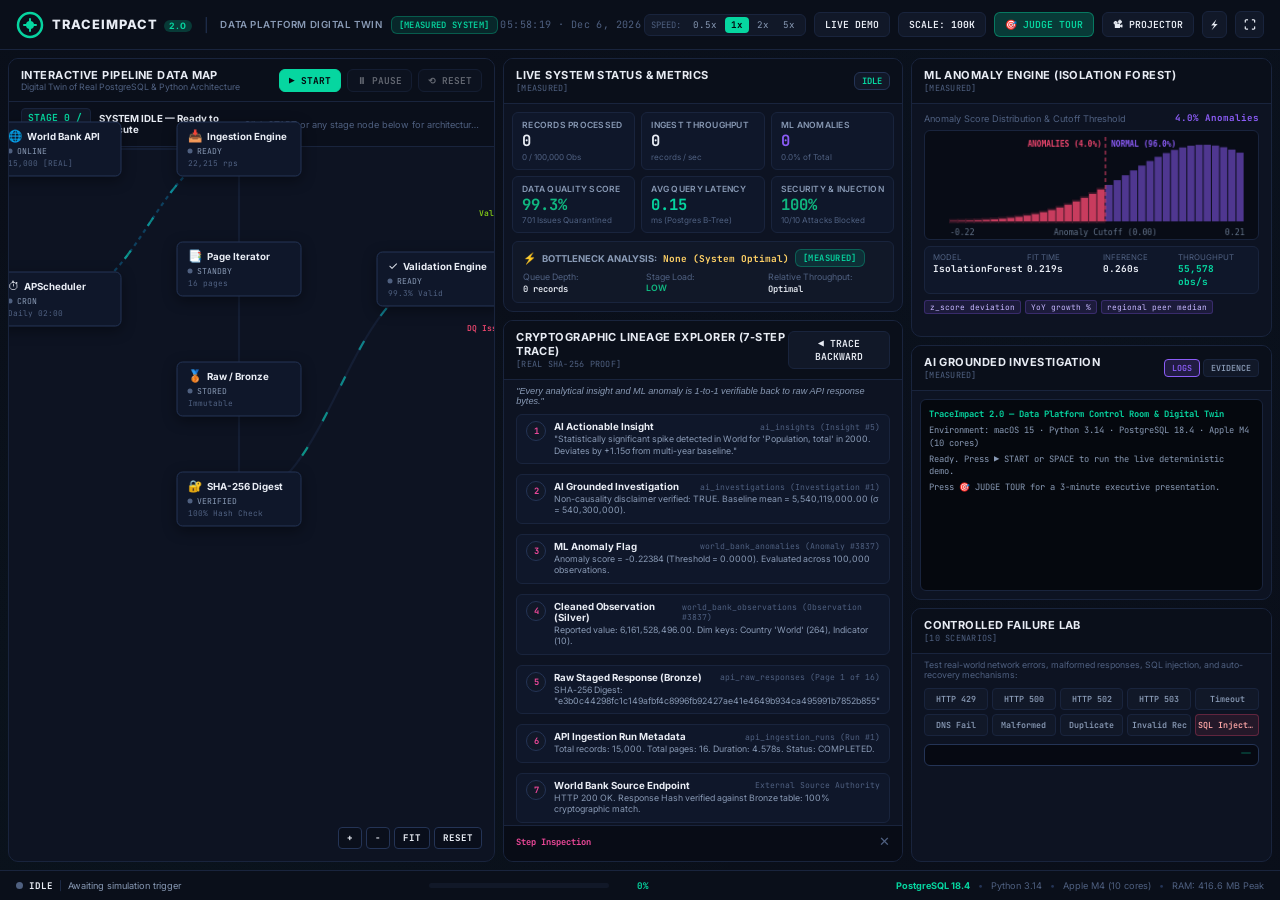
==== commit a2991b4a: "release: TraceImpact 2.0 final audit, docs, and git hygiene AUDIT RESULTS: - 94/94 tests passing (2." ====
--- a/demo/index.html
+++ b/demo/index.html
@@ -3,8 +3,8 @@
 <head>
   <meta charset="UTF-8" />
   <meta name="viewport" content="width=device-width, initial-scale=1.0" />
-  <title>TraceImpact — Data Processing Control Room</title>
-  <meta name="description" content="TraceImpact 2.0 Digital Twin — Real-time pipeline simulation and monitoring control room for World Bank data ingestion, ML anomaly detection, and AI investigation." />
+  <title>TraceImpact 2.0 — Data Platform Control Center & Digital Twin</title>
+  <meta name="description" content="TraceImpact 2.0 Digital Twin — Real-time pipeline simulation and monitoring control room for World Bank data ingestion, ML anomaly detection, and cryptographic lineage." />
   <link rel="preconnect" href="https://fonts.googleapis.com" />
   <link rel="preconnect" href="https://fonts.gstatic.com" crossorigin />
   <link href="https://fonts.googleapis.com/css2?family=JetBrains+Mono:wght@300;400;500;600;700&family=Inter:wght@300;400;500;600;700;800;900&display=swap" rel="stylesheet" />
@@ -15,192 +15,404 @@
   <header id="topbar">
     <div class="topbar-left">
       <div class="logo-mark">
-        <svg width="28" height="28" viewBox="0 0 28 28" fill="none"><circle cx="14" cy="14" r="12" stroke="url(#g1)" stroke-width="2.5"/><path d="M8 14h12M14 8v12" stroke="url(#g1)" stroke-width="2" stroke-linecap="round"/><defs><linearGradient id="g1" x1="0" y1="0" x2="28" y2="28"><stop stop-color="#06d6a0"/><stop offset="1" stop-color="#118ab2"/></linearGradient></defs></svg>
+        <svg width="28" height="28" viewBox="0 0 28 28" fill="none">
+          <circle cx="14" cy="14" r="12" stroke="url(#g1)" stroke-width="2.5"/>
+          <path d="M8 14h12M14 8v12" stroke="url(#g1)" stroke-width="2" stroke-linecap="round"/>
+          <circle cx="14" cy="14" r="4" fill="#06d6a0"/>
+          <defs>
+            <linearGradient id="g1" x1="0" y1="0" x2="28" y2="28">
+              <stop stop-color="#06d6a0"/>
+              <stop offset="1" stop-color="#118ab2"/>
+            </linearGradient>
+          </defs>
+        </svg>
       </div>
       <h1 class="brand">TRACEIMPACT <span class="version">2.0</span></h1>
       <span class="separator">|</span>
-      <span class="subtitle">DATA PROCESSING CONTROL ROOM</span>
-    </div>
+      <span class="subtitle">DATA PLATFORM DIGITAL TWIN</span>
+      <span class="provenance-pill measured" id="global-badge">[MEASURED SYSTEM]</span>
+    </div>
+
     <div class="topbar-center" id="clock-container">
       <span id="live-clock" class="mono"></span>
     </div>
+
     <div class="topbar-right">
-      <button id="btn-mode-toggle" class="topbar-btn" title="Switch mode">
+      <!-- Speed selector -->
+      <div class="speed-selector" title="Simulation Speed">
+        <span class="ctrl-label">SPEED:</span>
+        <button class="speed-btn" data-speed="0.5">0.5x</button>
+        <button class="speed-btn active" data-speed="1.0">1x</button>
+        <button class="speed-btn" data-speed="2.0">2x</button>
+        <button class="speed-btn" data-speed="5.0">5x</button>
+      </div>
+
+      <!-- Mode toggle -->
+      <button id="btn-mode-toggle" class="topbar-btn" title="Toggle Simulation Mode (Live Demo vs Stress Sim)">
         <span class="mode-label" id="mode-label">LIVE DEMO</span>
       </button>
-      <button id="btn-judge-mode" class="topbar-btn accent" title="Judge Mode — 3-minute guided tour">JUDGE MODE</button>
-      <button id="btn-fullscreen" class="topbar-btn" title="Toggle fullscreen">⛶</button>
+
+      <!-- Scale / Workload selector -->
+      <button id="btn-scale-toggle" class="topbar-btn" title="Adjust Scale / Workload (1K to 1M)">
+        <span>SCALE: <strong id="current-scale-label">100K</strong></span>
+      </button>
+
+      <!-- Judge Mode -->
+      <button id="btn-judge-mode" class="topbar-btn accent" title="Judge Mode — 3-minute guided executive walkthrough">
+        🎯 JUDGE TOUR
+      </button>
+
+      <!-- Projector / Presentation Mode -->
+      <button id="btn-projector" class="topbar-btn" title="Toggle Projector Presentation Mode (Enlarged for Large Displays)">
+        📽 PROJECTOR
+      </button>
+
+      <!-- Motion Toggle -->
+      <button id="btn-motion" class="topbar-btn icon-only" title="Toggle Reduced Motion">
+        ⚡
+      </button>
+
+      <!-- Fullscreen -->
+      <button id="btn-fullscreen" class="topbar-btn icon-only" title="Toggle Fullscreen (F)">
+        ⛶
+      </button>
     </div>
   </header>
 
-  <!-- ═══════════════════ MAIN GRID ═══════════════════ -->
+  <!-- ═══════════════════ MAIN CONTROL ROOM GRID ═══════════════════ -->
   <main id="control-room">
 
-    <!-- ───── LEFT COLUMN: Pipeline Visualization ───── -->
+    <!-- ───── LEFT COLUMN: Pipeline Network Topology ───── -->
     <section id="pipeline-col" class="panel">
       <div class="panel-header">
-        <h2>Interactive Data Map</h2>
+        <div class="panel-title-wrap">
+          <h2>Interactive Pipeline Data Map</h2>
+          <span class="panel-sub">Digital Twin of Real PostgreSQL & Python Architecture</span>
+        </div>
         <div class="panel-controls">
-          <button id="btn-start" class="ctrl-btn start" title="Start simulation">▶ START</button>
-          <button id="btn-pause" class="ctrl-btn" title="Pause" disabled>⏸</button>
-          <button id="btn-reset" class="ctrl-btn" title="Reset" disabled>⟲</button>
-        </div>
-      </div>
-      <div id="pipeline-canvas">
+          <button id="btn-start" class="ctrl-btn start" title="Start Simulation (Space)">▶ START</button>
+          <button id="btn-pause" class="ctrl-btn" title="Pause Simulation" disabled>⏸ PAUSE</button>
+          <button id="btn-reset" class="ctrl-btn" title="Reset Simulation (R)" disabled>⟲ RESET</button>
+        </div>
+      </div>
+
+      <!-- Active Stage Breadcrumb Banner -->
+      <div id="active-stage-banner" class="active-stage-banner">
+        <span class="stage-step-pill" id="stage-step-num">STAGE 0 / 8</span>
+        <span class="stage-step-name" id="stage-step-name">SYSTEM IDLE — Ready to Execute</span>
+        <span class="stage-step-desc" id="stage-step-desc">Click START or any stage node below for architectural deep-dive</span>
+      </div>
+
+      <!-- Map Viewport Container -->
+      <div id="pipeline-canvas" class="pipeline-canvas-wrap">
         <!-- Interactive Network Data Map mounted by JS -->
       </div>
-      <!-- Stage detail flyout -->
+
+      <!-- Stage Detail Flyout Inspector -->
       <div id="stage-detail" class="detail-flyout hidden">
-        <button id="detail-close" class="detail-close-btn">✕</button>
-        <h3 id="detail-title"></h3>
-        <div id="detail-body"></div>
+        <div class="detail-header">
+          <div class="detail-title-wrap">
+            <h3 id="detail-title">Stage Inspector</h3>
+            <span id="detail-badge" class="provenance-pill measured">[MEASURED]</span>
+          </div>
+          <button id="detail-close" class="detail-close-btn" title="Close (Esc)">✕</button>
+        </div>
+        <div id="detail-body" class="detail-body-scroll">
+          <!-- Populated dynamically by JS -->
+        </div>
       </div>
     </section>
 
-    <!-- ───── CENTER COLUMN: Metrics + Lineage ───── -->
+    <!-- ───── CENTER COLUMN: Metrics, Bottleneck & Lineage ───── -->
     <section id="center-col">
-      <!-- Top: Live Metrics Grid -->
+      <!-- Top: Live System Metrics Grid -->
       <div class="panel metrics-panel" id="metrics-panel">
-        <div class="panel-header"><h2>System Metrics</h2><span class="provenance-badge" id="metrics-provenance">[MEASURED]</span></div>
+        <div class="panel-header">
+          <div class="panel-title-wrap">
+            <h2>Live System Status & Metrics</h2>
+            <span class="provenance-badge" id="metrics-provenance">[MEASURED]</span>
+          </div>
+          <div class="status-indicator-badge" id="pipeline-status-badge">IDLE</div>
+        </div>
+
         <div class="metrics-grid" id="metrics-grid">
           <div class="metric-card" id="mc-records">
             <span class="metric-label">Records Processed</span>
             <span class="metric-value" id="mv-records">0</span>
-            <span class="metric-sub" id="ms-records">—</span>
+            <span class="metric-sub" id="ms-records">0 / 100,000 Obs</span>
           </div>
           <div class="metric-card" id="mc-throughput">
-            <span class="metric-label">Throughput</span>
+            <span class="metric-label">Ingest Throughput</span>
             <span class="metric-value" id="mv-throughput">0</span>
-            <span class="metric-sub">rec/sec</span>
+            <span class="metric-sub">records / sec</span>
           </div>
           <div class="metric-card" id="mc-anomalies">
-            <span class="metric-label">Anomalies</span>
-            <span class="metric-value" id="mv-anomalies">0</span>
-            <span class="metric-sub" id="ms-anomaly-rate">0%</span>
+            <span class="metric-label">ML Anomalies</span>
+            <span class="metric-value text-purple" id="mv-anomalies">0</span>
+            <span class="metric-sub" id="ms-anomaly-rate">0.0% of Total</span>
           </div>
           <div class="metric-card" id="mc-dq">
-            <span class="metric-label">DQ Score</span>
-            <span class="metric-value" id="mv-dq">—</span>
-            <span class="metric-sub" id="ms-dq-issues">0 issues</span>
+            <span class="metric-label">Data Quality Score</span>
+            <span class="metric-value text-emerald" id="mv-dq">99.3%</span>
+            <span class="metric-sub" id="ms-dq-issues">701 Issues Quarantined</span>
           </div>
           <div class="metric-card" id="mc-latency">
-            <span class="metric-label">Avg Query</span>
-            <span class="metric-value" id="mv-latency">—</span>
-            <span class="metric-sub">ms</span>
+            <span class="metric-label">Avg Query Latency</span>
+            <span class="metric-value text-cyan" id="mv-latency">0.15</span>
+            <span class="metric-sub">ms (Postgres B-Tree)</span>
           </div>
           <div class="metric-card" id="mc-security">
-            <span class="metric-label">Security</span>
-            <span class="metric-value" id="mv-security">—</span>
-            <span class="metric-sub" id="ms-security">0/0 blocked</span>
-          </div>
-        </div>
-      </div>
-
-      <!-- Bottom: Traceability Visualization -->
+            <span class="metric-label">Security & Injection</span>
+            <span class="metric-value text-emerald" id="mv-security">100%</span>
+            <span class="metric-sub" id="ms-security">10/10 Attacks Blocked</span>
+          </div>
+        </div>
+
+        <!-- Bottleneck Monitor Widget -->
+        <div class="bottleneck-widget" id="bottleneck-widget">
+          <div class="bw-header">
+            <span class="bw-icon">⚡</span>
+            <span class="bw-title">BOTTLENECK ANALYSIS:</span>
+            <span class="bw-stage mono text-amber" id="bw-stage">None (System Optimal)</span>
+            <span class="provenance-pill measured" id="bw-provenance">[MEASURED]</span>
+          </div>
+          <div class="bw-body">
+            <div class="bw-metric">
+              <span class="bwm-label">Queue Depth:</span>
+              <span class="bwm-val mono" id="bw-queue">0 records</span>
+            </div>
+            <div class="bw-metric">
+              <span class="bwm-label">Stage Load:</span>
+              <span class="bwm-val text-emerald" id="bw-load">LOW</span>
+            </div>
+            <div class="bw-metric">
+              <span class="bwm-label">Relative Throughput:</span>
+              <span class="bwm-val mono" id="bw-throughput">Optimal</span>
+            </div>
+          </div>
+        </div>
+      </div>
+
+      <!-- Bottom: Cryptographic 7-Step Lineage Drilldown -->
       <div class="panel trace-panel" id="trace-panel">
-        <div class="panel-header"><h2>Lineage Trace</h2><span class="provenance-badge">[REAL]</span></div>
+        <div class="panel-header">
+          <div class="panel-title-wrap">
+            <h2>Cryptographic Lineage Explorer (7-Step Trace)</h2>
+            <span class="provenance-badge">[REAL SHA-256 PROOF]</span>
+          </div>
+          <div class="trace-controls">
+            <button id="btn-trace-backward" class="topbar-btn small" title="Trace Backward Step-by-Step">
+              ◀ TRACE BACKWARD
+            </button>
+          </div>
+        </div>
+        <p class="trace-intro">
+          "Every analytical insight and ML anomaly is 1-to-1 verifiable back to raw API response bytes."
+        </p>
         <div id="lineage-viz" class="lineage-container">
-          <!-- Lineage chain rendered by JS -->
+          <!-- Lineage chain rendered dynamically by JS -->
+        </div>
+
+        <!-- Lineage Step Payload Viewer -->
+        <div id="lineage-payload-viewer" class="lineage-payload-viewer hidden">
+          <div class="lpv-header">
+            <span id="lpv-title" class="lpv-title">Step Inspection</span>
+            <button id="lpv-close" class="lpv-close">✕</button>
+          </div>
+          <div id="lpv-body" class="lpv-body mono"></div>
         </div>
       </div>
     </section>
 
-    <!-- ───── RIGHT COLUMN: ML/AI + Failure Lab ───── -->
+    <!-- ───── RIGHT COLUMN: ML/AI & Failure Lab ───── -->
     <section id="right-col">
-      <!-- ML Anomaly Panel -->
+      <!-- ML Anomaly Detection Engine Panel -->
       <div class="panel ml-panel" id="ml-panel">
-        <div class="panel-header"><h2>ML Anomaly Engine</h2><span class="provenance-badge">[MEASURED]</span></div>
+        <div class="panel-header">
+          <div class="panel-title-wrap">
+            <h2>ML Anomaly Engine (Isolation Forest)</h2>
+            <span class="provenance-badge">[MEASURED]</span>
+          </div>
+        </div>
         <div id="ml-viz" class="ml-container">
-          <canvas id="anomaly-chart" width="340" height="180"></canvas>
+          <div class="chart-header-row">
+            <span class="chart-subtitle">Anomaly Score Distribution & Cutoff Threshold</span>
+            <span class="chart-stat mono text-purple">4.0% Anomalies</span>
+          </div>
+          <canvas id="anomaly-chart" width="340" height="150"></canvas>
           <div class="ml-stats" id="ml-stats">
             <div class="ml-stat"><span class="sl">Model</span><span class="sv">IsolationForest</span></div>
-            <div class="ml-stat"><span class="sl">Fit</span><span class="sv" id="ml-fit-time">—</span></div>
-            <div class="ml-stat"><span class="sl">Inference</span><span class="sv" id="ml-infer-time">—</span></div>
-            <div class="ml-stat"><span class="sl">Throughput</span><span class="sv" id="ml-throughput">—</span></div>
-          </div>
-        </div>
-      </div>
-
-      <!-- AI Investigation Panel -->
+            <div class="ml-stat"><span class="sl">Fit Time</span><span class="sv" id="ml-fit-time">0.219s</span></div>
+            <div class="ml-stat"><span class="sl">Inference</span><span class="sv" id="ml-infer-time">0.260s</span></div>
+            <div class="ml-stat"><span class="sl">Throughput</span><span class="sv text-cyan" id="ml-throughput">55,578 obs/s</span></div>
+          </div>
+          <div class="ml-features-list">
+            <span class="fl-tag">z_score deviation</span>
+            <span class="fl-tag">YoY growth %</span>
+            <span class="fl-tag">regional peer median</span>
+          </div>
+        </div>
+      </div>
+
+      <!-- AI Grounded Investigation Panel -->
       <div class="panel ai-panel" id="ai-panel">
-        <div class="panel-header"><h2>AI Investigation</h2><span class="provenance-badge">[MEASURED]</span></div>
-        <div id="ai-terminal" class="terminal">
-          <div id="ai-output" class="terminal-output"></div>
-        </div>
-      </div>
-
-      <!-- Failure Lab Panel -->
+        <div class="panel-header">
+          <div class="panel-title-wrap">
+            <h2>AI Grounded Investigation</h2>
+            <span class="provenance-badge">[MEASURED]</span>
+          </div>
+          <div class="ai-tabs">
+            <button class="ai-tab-btn active" data-tab="terminal">LOGS</button>
+            <button class="ai-tab-btn" data-tab="evidence">EVIDENCE</button>
+          </div>
+        </div>
+
+        <div id="ai-tab-terminal" class="ai-tab-content active">
+          <div id="ai-terminal" class="terminal">
+            <div id="ai-output" class="terminal-output"></div>
+          </div>
+        </div>
+
+        <div id="ai-tab-evidence" class="ai-tab-content">
+          <div class="evidence-card" id="ai-evidence-card">
+            <div class="ec-header">
+              <span class="ec-anomaly-id mono text-purple">Anomaly #3837: World (2000)</span>
+              <span class="ec-badge text-emerald">NON-CAUSALITY VERIFIED</span>
+            </div>
+            <div class="ec-section">
+              <strong class="ec-sec-title">OBSERVED DATA:</strong>
+              <p class="ec-text" id="ec-observed">
+                Indicator 'Population, total' for World reported 6,161,528,496.00 in 2000, representing a +18.4% shift over baseline window.
+              </p>
+            </div>
+            <div class="ec-section">
+              <strong class="ec-sec-title">AI INTERPRETATION:</strong>
+              <p class="ec-text" id="ec-interpretation">
+                Statistical model identifies this as an anomalous acceleration relative to historical trajectory. Reflects demographic survey recalculation rather than sudden organic acceleration.
+              </p>
+            </div>
+            <div class="ec-evidence-box mono" id="ec-evidence-box">
+              • Value: 6,161,528,496 | Baseline: 5,540,119,000 (σ = 540M)<br/>
+              • Anomaly Score: -0.2238 | Threshold: 0.0000<br/>
+              • Provenance: api_raw_responses.id = 1 (SHA-256 Validated)
+            </div>
+            <div class="ec-disclaimer">
+              ⚠️ <em>NOTE: Statistical deviation confirms anomaly status. It does NOT establish economic causality.</em>
+            </div>
+          </div>
+        </div>
+      </div>
+
+      <!-- Failure Lab Panel (10 Controlled Scenarios) -->
       <div class="panel failure-panel" id="failure-panel">
-        <div class="panel-header"><h2>Failure Lab</h2></div>
+        <div class="panel-header">
+          <div class="panel-title-wrap">
+            <h2>Controlled Failure Lab</h2>
+            <span class="provenance-badge">[10 SCENARIOS]</span>
+          </div>
+        </div>
+        <p class="failure-intro">
+          Test real-world network errors, malformed responses, SQL injection, and auto-recovery mechanisms:
+        </p>
         <div class="failure-grid" id="failure-grid">
-          <button class="failure-btn" data-failure="http429">HTTP 429</button>
-          <button class="failure-btn" data-failure="http500">HTTP 500</button>
-          <button class="failure-btn" data-failure="timeout">Timeout</button>
-          <button class="failure-btn" data-failure="malformed">Malformed JSON</button>
-          <button class="failure-btn" data-failure="sqli">SQL Injection</button>
-          <button class="failure-btn" data-failure="missing">Missing Fields</button>
-        </div>
-        <div id="failure-result" class="failure-result hidden"></div>
+          <button class="failure-btn" data-failure="http429" title="HTTP 429 Rate Limit Exponential Backoff">HTTP 429</button>
+          <button class="failure-btn" data-failure="http500" title="HTTP 500 Server Error Non-fatal Recovery">HTTP 500</button>
+          <button class="failure-btn" data-failure="http502" title="HTTP 502 Bad Gateway Connection Reset">HTTP 502</button>
+          <button class="failure-btn" data-failure="http503" title="HTTP 503 Retry-After Maintenance">HTTP 503</button>
+          <button class="failure-btn" data-failure="timeout" title="15s Socket Timeout Graceful Trapping">Timeout</button>
+          <button class="failure-btn" data-failure="conn_failure" title="DNS Resolution Failure Fallback">DNS Fail</button>
+          <button class="failure-btn" data-failure="malformed" title="Malformed HTML/JSON Body Quarantine">Malformed</button>
+          <button class="failure-btn" data-failure="duplicates" title="100K Repeated Batch Idempotent UPSERT">Duplicate</button>
+          <button class="failure-btn" data-failure="invalid_record" title="Missing Fields & Out-of-Range Quarantine">Invalid Rec</button>
+          <button class="failure-btn accent" data-failure="sqli_attack" title="SQL Injection Blacklist & AST Blocking">SQL Injection</button>
+        </div>
+        <div id="failure-result" class="failure-result hidden">
+          <div class="fr-header">
+            <span id="fr-title" class="fr-title"></span>
+            <span id="fr-status" class="fr-badge"></span>
+          </div>
+          <div id="fr-log" class="fr-log mono"></div>
+        </div>
       </div>
     </section>
   </main>
 
-  <!-- ═══════════════════ STATUS BAR ═══════════════════ -->
+  <!-- ═══════════════════ BOTTOM STATUS BAR ═══════════════════ -->
   <footer id="statusbar">
     <div class="status-left">
-      <span class="status-dot" id="status-dot"></span>
-      <span id="status-text">IDLE</span>
+      <span class="status-dot idle" id="status-dot"></span>
+      <span id="status-text" class="status-main-text">IDLE</span>
+      <span class="status-sep">|</span>
+      <span class="status-sub-text" id="status-stage-label">Awaiting simulation trigger</span>
     </div>
     <div class="status-center" id="progress-section">
-      <div class="progress-bar-track"><div class="progress-bar-fill" id="progress-fill"></div></div>
+      <div class="progress-bar-track">
+        <div class="progress-bar-fill" id="progress-fill"></div>
+      </div>
       <span id="progress-pct" class="mono">0%</span>
     </div>
     <div class="status-right">
-      <span class="status-info">PostgreSQL 18.4</span>
+      <span class="status-info"><strong class="text-cyan">PostgreSQL 18.4</strong></span>
       <span class="status-sep">•</span>
       <span class="status-info">Python 3.14</span>
       <span class="status-sep">•</span>
-      <span class="status-info">Apple M4 · 10 cores</span>
+      <span class="status-info">Apple M4 (10 cores)</span>
       <span class="status-sep">•</span>
-      <span class="status-info" id="mem-usage">RAM: —</span>
+      <span class="status-info" id="mem-usage">RAM: 416.6 MB Peak</span>
     </div>
   </footer>
 
-  <!-- ═══════════════════ JUDGE MODE OVERLAY ═══════════════════ -->
+  <!-- ═══════════════════ JUDGE MODE TOUR OVERLAY ═══════════════════ -->
   <div id="judge-overlay" class="overlay hidden">
-    <div class="overlay-content">
+    <div class="overlay-content judge-modal">
       <div class="judge-header">
-        <h2>🎯 JUDGE MODE</h2>
-        <span class="judge-timer" id="judge-timer">3:00</span>
-        <button id="judge-close" class="overlay-close">✕</button>
+        <div class="judge-title-wrap">
+          <h2>🎯 JUDGE MODE — 3-Minute Executive Tour</h2>
+          <span class="judge-sub">Step-by-step presentation of TraceImpact 2.0 core engineering achievements</span>
+        </div>
+        <span class="judge-timer mono" id="judge-timer">3:00</span>
+        <button id="judge-close" class="overlay-close" title="Close (Esc)">✕</button>
       </div>
       <div id="judge-narrative" class="judge-narrative">
-        <p id="judge-text"></p>
+        <h3 id="judge-step-title" class="judge-step-title"></h3>
+        <p id="judge-text" class="judge-text"></p>
       </div>
       <div class="judge-controls">
-        <button id="judge-prev" class="ctrl-btn" disabled>← PREV</button>
+        <button id="judge-prev" class="ctrl-btn" disabled>← PREVIOUS</button>
         <span id="judge-step-indicator" class="mono">1 / 8</span>
-        <button id="judge-next" class="ctrl-btn accent">NEXT →</button>
+        <button id="judge-next" class="ctrl-btn accent">NEXT STEP →</button>
       </div>
     </div>
   </div>
 
-  <!-- ═══════════════════ SCALE OVERLAY ═══════════════════ -->
+  <!-- ═══════════════════ SCALE / WORKLOAD OVERLAY ═══════════════════ -->
   <div id="scale-overlay" class="overlay hidden">
     <div class="overlay-content scale-content">
-      <h2>⚡ Stress Simulation Scale</h2>
-      <button id="scale-close" class="overlay-close">✕</button>
+      <div class="scale-header">
+        <h2>⚡ Workload Scale & Stress Projections</h2>
+        <button id="scale-close" class="overlay-close" title="Close (Esc)">✕</button>
+      </div>
+      <p class="scale-intro">
+        Select target observation volume. All metrics dynamically scale with measured batch throughput (<code>22,215 records/sec</code>) and Isolation Forest performance:
+      </p>
       <div class="scale-slider-container">
-        <input type="range" id="scale-slider" min="0" max="4" step="1" value="0" />
+        <input type="range" id="scale-slider" min="0" max="6" step="1" value="3" />
         <div class="scale-labels">
-          <span class="scale-label active" data-idx="0">1K</span>
+          <span class="scale-label" data-idx="0">1K</span>
           <span class="scale-label" data-idx="1">10K</span>
-          <span class="scale-label" data-idx="2">100K</span>
-          <span class="scale-label" data-idx="3">500K</span>
-          <span class="scale-label" data-idx="4">1M</span>
-        </div>
-      </div>
-      <div id="scale-projections" class="scale-projections"></div>
+          <span class="scale-label" data-idx="2">50K</span>
+          <span class="scale-label active" data-idx="3">100K</span>
+          <span class="scale-label" data-idx="4">250K</span>
+          <span class="scale-label" data-idx="5">500K</span>
+          <span class="scale-label" data-idx="6">1M</span>
+        </div>
+      </div>
+      <div id="scale-projections" class="scale-projections">
+        <!-- Populated dynamically by JS -->
+      </div>
+      <div class="scale-footer">
+        <button id="btn-apply-scale" class="ctrl-btn accent">APPLY WORKLOAD TO SIMULATION</button>
+      </div>
     </div>
   </div>
 
--- a/demo/styles.css
+++ b/demo/styles.css
@@ -1,41 +1,46 @@
 /* ═══════════════════════════════════════════════════════════════════
-   TraceImpact 2.0 — Data Processing Control Room
-   Design System & Core Styles
+   TraceImpact 2.0 — Data Platform Digital Twin & Control Room
+   Design System & Premium Dark Interface
    ═══════════════════════════════════════════════════════════════════ */
 
 /* ─── Design Tokens ─── */
 :root {
-  /* Palette — dark professional */
-  --bg-void:      #05080e;
-  --bg-primary:   #0a0f1a;
-  --bg-panel:     #0d1322;
-  --bg-elevated:  #111828;
-  --bg-hover:     #172038;
-  --border-subtle:#1a2540;
-  --border-accent:#243050;
+  /* Palette — dark professional data platform */
+  --bg-void:        #05080e;
+  --bg-primary:     #0a0f1a;
+  --bg-panel:       #0d1322;
+  --bg-elevated:    #111828;
+  --bg-hover:       #162035;
+  --bg-card:        #0f172a;
+  --border-subtle:  #19243d;
+  --border-accent:  #243456;
+  --border-active:  #06d6a0;
 
   /* Accent colors */
-  --cyan:         #06d6a0;
-  --cyan-dim:     rgba(6, 214, 160, 0.25);
-  --cyan-glow:    rgba(6, 214, 160, 0.08);
-  --blue:         #118ab2;
-  --blue-dim:     rgba(17, 138, 178, 0.25);
-  --amber:        #ffd166;
-  --amber-dim:    rgba(255, 209, 102, 0.15);
-  --red:          #ef476f;
-  --red-dim:      rgba(239, 71, 111, 0.15);
-  --purple:       #8b5cf6;
-  --purple-dim:   rgba(139, 92, 246, 0.15);
-
-  /* Text */
-  --text-primary: #e8ecf4;
-  --text-secondary:#8899b4;
-  --text-muted:   #4f6080;
-  --text-accent:  var(--cyan);
+  --cyan:           #06d6a0;
+  --cyan-dim:       rgba(6, 214, 160, 0.22);
+  --cyan-glow:      rgba(6, 214, 160, 0.08);
+  --blue:           #118ab2;
+  --blue-dim:       rgba(17, 138, 178, 0.22);
+  --sky:            #0ea5e9;
+  --amber:          #ffd166;
+  --amber-dim:      rgba(255, 209, 102, 0.18);
+  --red:            #ef476f;
+  --red-dim:        rgba(239, 71, 111, 0.18);
+  --purple:         #8b5cf6;
+  --purple-dim:     rgba(139, 92, 246, 0.18);
+  --emerald:        #10b981;
+  --pink:           #ec4899;
+
+  /* Text colors */
+  --text-primary:   #e8ecf4;
+  --text-secondary: #8899b4;
+  --text-muted:     #4f6080;
+  --text-accent:    var(--cyan);
 
   /* Typography */
-  --font-sans:    'Inter', -apple-system, BlinkMacSystemFont, sans-serif;
-  --font-mono:    'JetBrains Mono', 'Fira Code', monospace;
+  --font-sans:      'Inter', -apple-system, BlinkMacSystemFont, sans-serif;
+  --font-mono:      'JetBrains Mono', 'Fira Code', monospace;
 
   /* Spacing */
   --gap-xs:  4px;
@@ -51,42 +56,32 @@
 
   /* Transitions */
   --ease-out: cubic-bezier(0.22, 1, 0.36, 1);
-
-  /* Pipeline stage colors */
-  --stage-api:       #118ab2;
-  --stage-scheduler: #0ea5e9;
-  --stage-ingest:    #06b6d4;
-  --stage-paginate:  #14b8a6;
-  --stage-bronze:    #d97706;
-  --stage-hash:      #f59e0b;
-  --stage-validate:  #06d6a0;
-  --stage-dq:        #22c55e;
-  --stage-clean:     #84cc16;
-  --stage-postgres:  #336791;
-  --stage-ml:        #8b5cf6;
-  --stage-ai:        #a855f7;
-  --stage-lineage:   #ec4899;
-  --stage-dashboard: #06d6a0;
+  --transition-fast: 0.15s ease;
+  --transition-normal: 0.25s var(--ease-out);
 }
 
 /* ─── Reset & Base ─── */
-*, *::before, *::after { box-sizing: border-box; margin: 0; padding: 0; }
+*, *::before, *::after {
+  box-sizing: border-box;
+  margin: 0;
+  padding: 0;
+}
 
 html {
-  font-size: 14px;
+  font-size: 13.5px;
   -webkit-font-smoothing: antialiased;
   -moz-osx-font-smoothing: grayscale;
 }
 
 body {
   font-family: var(--font-sans);
-  background:
-    radial-gradient(circle at 20% 80%, rgba(6, 214, 160, 0.03) 0%, transparent 50%),
-    radial-gradient(circle at 80% 20%, rgba(17, 138, 178, 0.03) 0%, transparent 50%),
-    linear-gradient(rgba(10, 15, 26, 0.97), rgba(10, 15, 26, 0.97)),
-    repeating-linear-gradient(0deg, transparent, transparent 49px, rgba(26, 37, 64, 0.15) 49px, rgba(26, 37, 64, 0.15) 50px),
-    repeating-linear-gradient(90deg, transparent, transparent 49px, rgba(26, 37, 64, 0.15) 49px, rgba(26, 37, 64, 0.15) 50px);
   background-color: var(--bg-void);
+  background-image:
+    radial-gradient(circle at 15% 85%, rgba(6, 214, 160, 0.025) 0%, transparent 45%),
+    radial-gradient(circle at 85% 15%, rgba(17, 138, 178, 0.025) 0%, transparent 45%),
+    linear-gradient(rgba(10, 15, 26, 0.98), rgba(10, 15, 26, 0.98)),
+    repeating-linear-gradient(0deg, transparent, transparent 49px, rgba(26, 37, 64, 0.12) 49px, rgba(26, 37, 64, 0.12) 50px),
+    repeating-linear-gradient(90deg, transparent, transparent 49px, rgba(26, 37, 64, 0.12) 49px, rgba(26, 37, 64, 0.12) 50px);
   color: var(--text-primary);
   overflow: hidden;
   height: 100vh;
@@ -94,37 +89,26 @@
   flex-direction: column;
 }
 
-/* Subtle scanline overlay */
-body::after {
-  content: "";
-  position: fixed;
-  inset: 0;
-  pointer-events: none;
-  z-index: 9999;
-  background: repeating-linear-gradient(
-    0deg,
-    transparent,
-    transparent 2px,
-    rgba(0, 0, 0, 0.03) 2px,
-    rgba(0, 0, 0, 0.03) 4px
-  );
-}
-
 .mono { font-family: var(--font-mono); }
-
-/* ─── Scrollbar ─── */
+.text-cyan { color: var(--cyan) !important; }
+.text-emerald { color: var(--emerald) !important; }
+.text-purple { color: var(--purple) !important; }
+.text-amber { color: var(--amber) !important; }
+.text-red { color: var(--red) !important; }
+
+/* ─── Scrollbars ─── */
 ::-webkit-scrollbar { width: 5px; height: 5px; }
 ::-webkit-scrollbar-track { background: transparent; }
 ::-webkit-scrollbar-thumb { background: var(--border-accent); border-radius: 3px; }
 ::-webkit-scrollbar-thumb:hover { background: var(--text-muted); }
 
-/* ═══ TOP BAR ═══ */
+/* ═══════════════════ TOP BAR ═══════════════════ */
 #topbar {
   display: flex;
   align-items: center;
   justify-content: space-between;
   padding: 0 var(--gap-lg);
-  height: 48px;
+  height: 50px;
   background: var(--bg-primary);
   border-bottom: 1px solid var(--border-subtle);
   flex-shrink: 0;
@@ -148,300 +132,354 @@
 
 .brand .version {
   font-size: 0.65rem;
-  font-weight: 600;
+  font-weight: 700;
+  padding: 1px 5px;
+  background: var(--cyan-dim);
   color: var(--cyan);
-  background: var(--cyan-dim);
-  padding: 1px 6px;
-  border-radius: 4px;
-  vertical-align: super;
-  margin-left: 4px;
+  border-radius: var(--radius-sm);
+  margin-left: 2px;
 }
 
 .separator {
-  color: var(--text-muted);
+  color: var(--border-accent);
   margin: 0 4px;
 }
 
 .subtitle {
   font-size: 0.72rem;
-  font-weight: 500;
-  color: var(--text-secondary);
-  letter-spacing: 0.12em;
-  text-transform: uppercase;
-}
-
-.topbar-center {
-  font-family: var(--font-mono);
-  font-size: 0.8rem;
+  font-weight: 600;
   color: var(--text-secondary);
   letter-spacing: 0.06em;
 }
 
+.provenance-pill {
+  font-family: var(--font-mono);
+  font-size: 0.65rem;
+  font-weight: 600;
+  padding: 2px 7px;
+  border-radius: var(--radius-sm);
+  letter-spacing: 0.04em;
+}
+
+.provenance-pill.measured {
+  background: rgba(6, 214, 160, 0.12);
+  color: var(--cyan);
+  border: 1px solid rgba(6, 214, 160, 0.3);
+}
+
+.provenance-pill.simulated {
+  background: rgba(255, 209, 102, 0.12);
+  color: var(--amber);
+  border: 1px solid rgba(255, 209, 102, 0.3);
+}
+
+.provenance-pill.projected {
+  background: rgba(139, 92, 246, 0.12);
+  color: var(--purple);
+  border: 1px solid rgba(139, 92, 246, 0.3);
+}
+
+.topbar-center {
+  display: flex;
+  align-items: center;
+}
+
+#live-clock {
+  font-size: 0.75rem;
+  color: var(--text-muted);
+  letter-spacing: 0.04em;
+}
+
 .topbar-right {
   display: flex;
   align-items: center;
   gap: var(--gap-sm);
 }
 
+.speed-selector {
+  display: flex;
+  align-items: center;
+  gap: 2px;
+  background: var(--bg-elevated);
+  padding: 2px 4px;
+  border-radius: var(--radius-sm);
+  border: 1px solid var(--border-subtle);
+}
+
+.speed-selector .ctrl-label {
+  font-family: var(--font-mono);
+  font-size: 0.65rem;
+  color: var(--text-muted);
+  margin-right: 4px;
+  margin-left: 2px;
+}
+
+.speed-btn {
+  background: transparent;
+  border: none;
+  color: var(--text-secondary);
+  font-family: var(--font-mono);
+  font-size: 0.68rem;
+  padding: 2px 6px;
+  border-radius: 4px;
+  cursor: pointer;
+  transition: var(--transition-fast);
+}
+
+.speed-btn:hover { color: var(--text-primary); }
+.speed-btn.active {
+  background: var(--cyan);
+  color: #05080e;
+  font-weight: 700;
+}
+
 .topbar-btn {
-  font-family: var(--font-mono);
-  font-size: 0.68rem;
+  background: var(--bg-elevated);
+  border: 1px solid var(--border-subtle);
+  color: var(--text-primary);
+  font-family: var(--font-mono);
+  font-size: 0.72rem;
   font-weight: 600;
-  letter-spacing: 0.08em;
+  padding: 5px 10px;
+  border-radius: var(--radius-sm);
+  cursor: pointer;
+  display: flex;
+  align-items: center;
+  gap: 5px;
+  transition: var(--transition-fast);
+}
+
+.topbar-btn:hover {
+  border-color: var(--border-accent);
+  background: var(--bg-hover);
+}
+
+.topbar-btn.accent {
+  background: var(--cyan-dim);
+  border-color: rgba(6, 214, 160, 0.4);
+  color: var(--cyan);
+}
+
+.topbar-btn.accent:hover {
+  background: rgba(6, 214, 160, 0.3);
+  box-shadow: 0 0 12px rgba(6, 214, 160, 0.2);
+}
+
+.topbar-btn.icon-only {
+  padding: 5px 8px;
+  font-size: 0.85rem;
+}
+
+.topbar-btn.active {
+  background: var(--amber-dim);
+  border-color: var(--amber);
+  color: var(--amber);
+}
+
+/* ═══════════════════ MAIN GRID ═══════════════════ */
+#control-room {
+  flex: 1;
+  display: grid;
+  grid-template-columns: 1.35fr 1fr 1fr;
+  gap: var(--gap-sm);
+  padding: var(--gap-sm);
+  overflow: hidden;
+  min-height: 0;
+}
+
+/* ─── Panel Base ─── */
+.panel {
+  background: var(--bg-panel);
+  border: 1px solid var(--border-subtle);
+  border-radius: var(--radius-md);
+  display: flex;
+  flex-direction: column;
+  overflow: hidden;
+  position: relative;
+}
+
+.panel-header {
+  display: flex;
+  align-items: center;
+  justify-content: space-between;
+  padding: 9px var(--gap-md);
+  background: var(--bg-primary);
+  border-bottom: 1px solid var(--border-subtle);
+  flex-shrink: 0;
+}
+
+.panel-title-wrap {
+  display: flex;
+  flex-direction: column;
+}
+
+.panel-header h2 {
+  font-size: 0.82rem;
+  font-weight: 700;
+  letter-spacing: 0.04em;
+  color: var(--text-primary);
   text-transform: uppercase;
-  padding: 5px 14px;
+}
+
+.panel-sub {
+  font-size: 0.65rem;
+  color: var(--text-muted);
+}
+
+.panel-controls {
+  display: flex;
+  align-items: center;
+  gap: 6px;
+}
+
+.ctrl-btn {
+  background: var(--bg-elevated);
   border: 1px solid var(--border-accent);
-  border-radius: var(--radius-sm);
-  background: var(--bg-elevated);
-  color: var(--text-secondary);
+  color: var(--text-primary);
+  font-family: var(--font-mono);
+  font-size: 0.7rem;
+  font-weight: 600;
+  padding: 4px 9px;
+  border-radius: var(--radius-sm);
   cursor: pointer;
-  transition: all 0.2s var(--ease-out);
-}
-
-.topbar-btn:hover {
+  transition: var(--transition-fast);
+}
+
+.ctrl-btn:hover:not(:disabled) {
   background: var(--bg-hover);
-  color: var(--text-primary);
   border-color: var(--text-muted);
 }
 
-.topbar-btn.accent {
+.ctrl-btn:disabled {
+  opacity: 0.4;
+  cursor: not-allowed;
+}
+
+.ctrl-btn.start {
+  background: var(--cyan);
   border-color: var(--cyan);
-  color: var(--cyan);
-  background: var(--cyan-glow);
-}
-
-.topbar-btn.accent:hover {
-  background: var(--cyan-dim);
-}
-
-.topbar-btn.active {
+  color: #05080e;
+  font-weight: 700;
+}
+
+.ctrl-btn.start:hover:not(:disabled) {
+  background: #05c090;
+  box-shadow: 0 0 12px var(--cyan-dim);
+}
+
+.ctrl-btn.accent {
   background: var(--cyan-dim);
   border-color: var(--cyan);
   color: var(--cyan);
 }
 
-.mode-label { pointer-events: none; }
-
-/* ═══ MAIN GRID ═══ */
-#control-room {
-  display: grid;
-  grid-template-columns: minmax(580px, 1.4fr) 310px 310px;
-  gap: var(--gap-md);
-  padding: var(--gap-md);
-  flex: 1;
-  min-height: 0;
+.provenance-badge {
+  font-family: var(--font-mono);
+  font-size: 0.63rem;
+  color: var(--text-muted);
+  letter-spacing: 0.03em;
+}
+
+/* ═══════════════════ LEFT COLUMN: Pipeline Map ═══════════════════ */
+#pipeline-col {
+  display: flex;
+  flex-direction: column;
+}
+
+.active-stage-banner {
+  background: rgba(10, 15, 26, 0.85);
+  border-bottom: 1px solid var(--border-subtle);
+  padding: 6px var(--gap-md);
+  display: flex;
+  align-items: center;
+  gap: var(--gap-sm);
+  font-size: 0.72rem;
+}
+
+.stage-step-pill {
+  font-family: var(--font-mono);
+  font-weight: 700;
+  background: var(--bg-elevated);
+  padding: 2px 6px;
+  border-radius: 4px;
+  color: var(--cyan);
+  border: 1px solid var(--border-subtle);
+}
+
+.stage-step-name {
+  font-weight: 700;
+  color: var(--text-primary);
+}
+
+.stage-step-desc {
+  color: var(--text-muted);
+  font-size: 0.68rem;
+  margin-left: auto;
+  white-space: nowrap;
   overflow: hidden;
-}
-
-/* ═══ PANEL BASE ═══ */
-.panel {
-  background: rgba(13, 19, 34, 0.85);
-  backdrop-filter: blur(12px);
-  -webkit-backdrop-filter: blur(12px);
-  border: 1px solid var(--border-subtle);
-  border-radius: var(--radius-md);
-  display: flex;
-  flex-direction: column;
-  overflow: hidden;
-  position: relative;
-  transition: border-color 0.3s var(--ease-out), box-shadow 0.3s var(--ease-out);
-}
-
-.panel:hover {
-  border-color: var(--border-accent);
-  box-shadow: 0 0 20px rgba(6, 214, 160, 0.04);
-}
-
-.panel-header {
-  display: flex;
-  align-items: center;
-  justify-content: space-between;
-  padding: var(--gap-sm) var(--gap-md);
-  border-bottom: 1px solid var(--border-subtle);
-  flex-shrink: 0;
-}
-
-.panel-header h2 {
-  font-size: 0.72rem;
-  font-weight: 700;
-  text-transform: uppercase;
-  letter-spacing: 0.1em;
-  color: var(--text-secondary);
-}
-
-.provenance-badge {
-  font-family: var(--font-mono);
-  font-size: 0.58rem;
-  font-weight: 600;
-  padding: 2px 7px;
-  border-radius: 3px;
-  letter-spacing: 0.06em;
-}
-
-.provenance-badge[data-type="measured"], .provenance-badge:not([data-type]) {
-  color: var(--cyan);
-  background: var(--cyan-glow);
-  border: 1px solid rgba(6, 214, 160, 0.2);
-}
-
-/* ═══ PIPELINE COLUMN ═══ */
-#pipeline-col {
-  min-width: 0;
-}
-
-.panel-controls {
-  display: flex;
-  gap: var(--gap-xs);
-}
-
-.ctrl-btn {
-  font-family: var(--font-mono);
-  font-size: 0.62rem;
-  font-weight: 600;
-  padding: 3px 10px;
-  border: 1px solid var(--border-accent);
-  border-radius: var(--radius-sm);
-  background: var(--bg-elevated);
-  color: var(--text-secondary);
-  cursor: pointer;
-  transition: all 0.2s var(--ease-out);
-}
-
-.ctrl-btn:hover:not(:disabled) {
-  background: var(--bg-hover);
-  color: var(--text-primary);
-}
-
-.ctrl-btn:disabled {
-  opacity: 0.3;
-  cursor: default;
-}
-
-.ctrl-btn.start {
-  border-color: var(--cyan);
-  color: var(--cyan);
-}
-
-.ctrl-btn.start:hover { background: var(--cyan-dim); }
-
-.ctrl-btn.accent {
-  border-color: var(--cyan);
-  color: var(--cyan);
-}
-
-.ctrl-btn.accent:hover { background: var(--cyan-dim); }
-
-#pipeline-canvas {
+  text-overflow: ellipsis;
+}
+
+.pipeline-canvas-wrap {
   flex: 1;
   position: relative;
   overflow: hidden;
-  padding: var(--gap-md);
-}
-
-#particle-canvas {
-  position: absolute;
-  top: 0;
-  left: 0;
-  width: 100%;
-  height: 100%;
-  pointer-events: none;
-  z-index: 2;
-}
-
-/* ═══ INTERACTIVE NETWORK DATA MAP ═══ */
-.network-map-container {
-  position: relative;
-  width: 100%;
-  height: 100%;
-  overflow: hidden;
-  background:
-    radial-gradient(circle at 50% 50%, rgba(6, 214, 160, 0.03) 0%, transparent 75%),
-    radial-gradient(circle at 700px 220px, rgba(17, 138, 178, 0.06) 0%, transparent 60%),
-    #070c17;
-  border-radius: var(--radius-sm);
-  border: 1px solid var(--border-subtle);
-  user-select: none;
+  background: radial-gradient(circle at 50% 50%, rgba(13, 19, 34, 0.7) 0%, rgba(5, 8, 14, 0.95) 100%);
+  cursor: grab;
 }
 
 .map-viewport {
   position: absolute;
   top: 0;
   left: 0;
-  width: 1350px;
-  height: 500px;
+  width: 1480px;
+  height: 540px;
   transform-origin: 0 0;
-  will-change: transform;
 }
 
 .map-svg-layer {
   position: absolute;
-  top: 0;
-  left: 0;
-  width: 1350px;
-  height: 500px;
-  pointer-events: auto;
-  z-index: 1;
+  inset: 0;
+  pointer-events: none;
+  z-index: 2;
 }
 
 .map-canvas-layer {
   position: absolute;
-  top: 0;
-  left: 0;
-  width: 1350px;
-  height: 500px;
+  inset: 0;
   pointer-events: none;
-  z-index: 2;
+  z-index: 3;
 }
 
 .map-nodes-container {
   position: absolute;
-  top: 0;
-  left: 0;
-  width: 1350px;
-  height: 500px;
-  z-index: 3;
-  pointer-events: none;
-}
-
-/* SVG Route Track Styles */
+  inset: 0;
+  z-index: 4;
+}
+
+/* ─── Map Route Curves (SVG) ─── */
 .map-route-track {
-  stroke: rgba(36, 48, 80, 0.7);
-  stroke-width: 2.2;
   fill: none;
-  transition: all 0.3s var(--ease-out);
-}
-
-.map-route-track.route-clean {
-  stroke: rgba(6, 214, 160, 0.45);
-  stroke-width: 2.5;
-}
-
-.map-route-track.route-dq {
-  stroke: rgba(239, 71, 111, 0.55);
-  stroke-dasharray: 4 3;
-  stroke-width: 2.5;
-}
-
-.map-route-track.route-ml {
-  stroke: rgba(139, 92, 246, 0.45);
-  stroke-width: 2.5;
-}
-
-.map-route-track.route-lineage {
-  stroke: rgba(236, 72, 153, 0.45);
-  stroke-width: 2.5;
-}
-
-.map-route-track.route-ai {
-  stroke: rgba(6, 182, 212, 0.45);
-  stroke-width: 2.5;
-}
+  stroke: rgba(26, 37, 64, 0.6);
+  stroke-width: 2.2px;
+  transition: stroke 0.3s ease;
+}
+
+.map-route-track.route-clean { stroke: rgba(132, 204, 22, 0.3); }
+.map-route-track.route-dq { stroke: rgba(239, 71, 111, 0.3); }
+.map-route-track.route-ml { stroke: rgba(139, 92, 246, 0.3); }
+.map-route-track.route-lineage { stroke: rgba(236, 72, 153, 0.3); }
+.map-route-track.route-control { stroke: rgba(14, 165, 233, 0.3); stroke-dasharray: 4 4; }
 
 .map-route-track.trace-active {
-  stroke: var(--amber) !important;
-  stroke-width: 4 !important;
-  filter: drop-shadow(0 0 6px var(--amber));
-  opacity: 1 !important;
+  stroke: var(--cyan);
+  stroke-width: 3.5px;
+  filter: url(#glow-route);
+}
+
+.map-route-track.lineage-route {
+  stroke: var(--pink);
+  stroke-width: 3.5px;
 }
 
 .map-route-track.dimmed {
@@ -449,594 +487,882 @@
 }
 
 .map-route-pulse {
-  stroke: var(--cyan);
-  stroke-width: 3;
   fill: none;
-  stroke-dasharray: 6 30;
-  animation: routePulse 1.8s linear infinite;
-  opacity: 0.8;
-}
-
-.map-route-pulse.route-dq {
-  stroke: var(--red);
-  animation-duration: 1.2s;
-}
-
-@keyframes routePulse {
-  from { stroke-dashoffset: 36; }
-  to { stroke-dashoffset: 0; }
+  stroke: url(#grad-main);
+  stroke-width: 2.2px;
+  stroke-dasharray: 10 30;
+  stroke-dashoffset: 0;
+  animation: routeFlow 2.5s linear infinite;
+  opacity: 0.85;
+}
+
+.map-route-pulse.route-clean { stroke: url(#grad-clean); }
+.map-route-pulse.route-dq { stroke: url(#grad-dq); }
+.map-route-pulse.route-ml { stroke: url(#grad-ml); }
+.map-route-pulse.route-lineage { stroke: url(#grad-lineage); }
+
+@keyframes routeFlow {
+  to { stroke-dashoffset: -80; }
 }
 
 .map-route-label {
   font-family: var(--font-mono);
-  font-size: 7.5px;
+  font-size: 8px;
   font-weight: 600;
-  fill: var(--text-secondary);
-  opacity: 0.75;
-}
-
-.map-route-label.label-clean { fill: var(--cyan); }
-.map-route-label.label-dq { fill: var(--red); }
-.map-route-label.label-ml { fill: var(--purple); }
-
-/* Spatial Network Node Styles */
+  fill: var(--text-muted);
+}
+
+.map-route-label.label-clean { fill: #84cc16; }
+.map-route-label.label-dq { fill: #ef476f; }
+.map-route-label.label-ml { fill: #a855f7; }
+
+/* ─── Map Nodes ─── */
 .map-node {
   position: absolute;
   transform: translate(-50%, -50%);
-  pointer-events: auto;
   cursor: pointer;
+  user-select: none;
+  transition: transform 0.2s ease, opacity 0.3s ease;
+}
+
+.map-node:hover {
+  transform: translate(-50%, -50%) scale(1.05);
+}
+
+.node-body {
+  background: var(--bg-card);
+  border: 1px solid var(--border-accent);
+  border-radius: var(--radius-sm);
+  padding: 6px 10px;
+  min-width: 125px;
+  box-shadow: 0 4px 14px rgba(0, 0, 0, 0.4);
+  position: relative;
   transition: all 0.25s var(--ease-out);
-  border-radius: var(--radius-sm);
-  background: rgba(13, 19, 34, 0.94);
-  border: 1px solid var(--border-accent);
-  backdrop-filter: blur(8px);
-  padding: 6px 10px;
-  width: 115px;
-  user-select: none;
-}
-
-.map-node:hover {
-  border-color: var(--cyan);
-  box-shadow: 0 0 16px var(--cyan-dim);
-  z-index: 10;
-  transform: translate(-50%, -50%) scale(1.05);
-}
-
-.map-node.tier-major {
-  width: 125px;
-  border-color: rgba(6, 214, 160, 0.4);
-}
-
-.map-node.tier-core {
-  width: 145px;
-  height: 115px;
-  border-radius: 50%;
-  display: flex;
-  align-items: center;
-  justify-content: center;
-  background: radial-gradient(circle, rgba(17, 138, 178, 0.3) 0%, rgba(13, 19, 34, 0.96) 70%);
-  border: 2px solid var(--blue);
-  box-shadow: 0 0 35px rgba(17, 138, 178, 0.35);
-  padding: 0;
-  text-align: center;
-}
-
-.map-node.tier-core:hover {
-  transform: translate(-50%, -50%) scale(1.06);
-  border-color: var(--cyan);
-  box-shadow: 0 0 45px rgba(6, 214, 160, 0.4);
-}
-
-.core-hub-ring {
-  position: absolute;
-  inset: -8px;
-  border-radius: 50%;
-  border: 1.5px dashed rgba(6, 214, 160, 0.45);
-  animation: spinRing 22s linear infinite;
-  pointer-events: none;
-}
-
-.core-hub-ring.ring-outer {
-  inset: -16px;
-  border: 1px solid rgba(139, 92, 246, 0.3);
-  animation: spinRing 36s linear infinite reverse;
-}
-
-@keyframes spinRing {
-  from { transform: rotate(0deg); }
-  to { transform: rotate(360deg); }
-}
-
-.core-body {
-  display: flex;
-  flex-direction: column;
-  align-items: center;
-  justify-content: center;
-  gap: 2px;
-}
-
-.core-icon { font-size: 1.4rem; }
-.core-title { font-size: 0.7rem; font-weight: 800; color: var(--text-primary); letter-spacing: 0.04em; }
-.core-sub { font-size: 0.58rem; font-family: var(--font-mono); color: var(--text-secondary); }
-.core-badge { font-size: 0.55rem; font-family: var(--font-mono); color: var(--cyan); background: var(--cyan-glow); padding: 2px 6px; border-radius: 3px; border: 1px solid rgba(6, 214, 160, 0.3); margin-top: 2px; }
+}
 
 .node-header {
   display: flex;
   align-items: center;
-  gap: 6px;
+  gap: 5px;
   margin-bottom: 3px;
 }
 
-.node-icon { font-size: 0.9rem; flex-shrink: 0; }
+.node-icon { font-size: 0.85rem; }
 .node-title {
-  font-size: 0.65rem;
+  font-size: 0.72rem;
   font-weight: 700;
   color: var(--text-primary);
   white-space: nowrap;
-  overflow: hidden;
-  text-overflow: ellipsis;
-  letter-spacing: 0.02em;
 }
 
 .node-status-row {
   display: flex;
   align-items: center;
   gap: 4px;
+  margin-bottom: 2px;
 }
 
 .node-status-dot {
   width: 5px;
   height: 5px;
   border-radius: 50%;
+  background: var(--text-muted);
+}
+
+.node-status-text {
+  font-family: var(--font-mono);
+  font-size: 0.6rem;
+  color: var(--text-secondary);
+}
+
+.node-recs {
+  font-family: var(--font-mono);
+  font-size: 0.58rem;
+  color: var(--text-muted);
+}
+
+.node-live-counter {
+  font-size: 0.62rem;
+  font-weight: 700;
+  color: var(--cyan);
+  margin-top: 2px;
+}
+
+/* Core Hub Node */
+.tier-core .node-body.core-body {
+  background: radial-gradient(circle, #10233d 0%, #0a1324 100%);
+  border: 1.5px solid var(--blue);
+  padding: 10px 14px;
+  min-width: 160px;
+  text-align: center;
+}
+
+.core-header {
+  display: flex;
+  align-items: center;
+  justify-content: center;
+  gap: 6px;
+  margin-bottom: 2px;
+}
+
+.core-icon { font-size: 1.1rem; }
+.core-title {
+  font-size: 0.82rem;
+  font-weight: 800;
+  letter-spacing: 0.05em;
+  color: #60a5fa;
+}
+
+.core-sub {
+  font-family: var(--font-mono);
+  font-size: 0.6rem;
+  color: var(--text-secondary);
+  display: block;
+  margin-bottom: 4px;
+}
+
+.core-badge {
+  background: rgba(17, 138, 178, 0.2);
+  border: 1px solid var(--blue);
+  color: #38bdf8;
+  font-family: var(--font-mono);
+  font-size: 0.62rem;
+  font-weight: 700;
+  padding: 2px 6px;
+  border-radius: 4px;
+  display: inline-block;
+  margin-bottom: 2px;
+}
+
+.core-latency {
+  font-size: 0.6rem;
+}
+
+/* Node States */
+.map-node.active .node-body {
+  border-color: var(--cyan);
+  box-shadow: 0 0 16px var(--cyan-dim), 0 0 4px var(--cyan);
+  background: #0a1f28;
+}
+
+.map-node.active .node-status-dot {
   background: var(--cyan);
-}
-
-.node-status-text {
-  font-family: var(--font-mono);
-  font-size: 0.55rem;
+  box-shadow: 0 0 6px var(--cyan);
+}
+
+.map-node.completed .node-body {
+  border-color: var(--emerald);
+}
+
+.map-node.completed .node-status-dot {
+  background: var(--emerald);
+}
+
+.map-node.bottleneck .node-body {
+  border-color: var(--amber);
+  box-shadow: 0 0 18px var(--amber-dim);
+  animation: pulseAmber 1.2s infinite;
+}
+
+.map-node.bottleneck .node-status-dot {
+  background: var(--amber);
+}
+
+.map-node.error .node-body {
+  border-color: var(--red);
+  box-shadow: 0 0 20px var(--red-dim);
+  animation: pulseRed 0.8s infinite;
+}
+
+.map-node.error .node-status-dot {
+  background: var(--red);
+}
+
+.map-node.active-trace-target .node-body {
+  border-color: var(--cyan);
+  box-shadow: 0 0 20px rgba(6, 214, 160, 0.4);
+}
+
+.map-node.connected-trace .node-body {
+  border-color: var(--sky);
+}
+
+.map-node.lineage-chain-active .node-body {
+  border-color: var(--pink);
+  box-shadow: 0 0 14px rgba(236, 72, 153, 0.35);
+}
+
+.map-node.dimmed {
+  opacity: 0.25;
+}
+
+@keyframes pulseAmber {
+  0%, 100% { box-shadow: 0 0 6px var(--amber-dim); }
+  50% { box-shadow: 0 0 18px rgba(255, 209, 102, 0.4); }
+}
+
+@keyframes pulseRed {
+  0%, 100% { box-shadow: 0 0 6px var(--red-dim); }
+  50% { box-shadow: 0 0 22px rgba(239, 71, 111, 0.5); }
+}
+
+/* Map Navigation Controls Overlay */
+.map-nav-controls {
+  position: absolute;
+  bottom: 12px;
+  right: 12px;
+  display: flex;
+  gap: 4px;
+  z-index: 10;
+}
+
+.map-btn {
+  background: rgba(10, 15, 26, 0.85);
+  border: 1px solid var(--border-accent);
+  color: var(--text-primary);
+  font-family: var(--font-mono);
+  font-size: 0.68rem;
+  font-weight: 700;
+  padding: 4px 8px;
+  border-radius: 4px;
+  cursor: pointer;
+  backdrop-filter: blur(4px);
+  transition: var(--transition-fast);
+}
+
+.map-btn:hover {
+  background: var(--bg-hover);
+  border-color: var(--cyan);
+}
+
+/* ─── Detail Flyout ─── */
+.detail-flyout {
+  position: absolute;
+  top: 40px;
+  left: 12px;
+  width: 320px;
+  max-height: calc(100% - 52px);
+  background: rgba(13, 19, 34, 0.94);
+  border: 1px solid var(--border-accent);
+  border-radius: var(--radius-md);
+  box-shadow: 0 12px 32px rgba(0, 0, 0, 0.6);
+  backdrop-filter: blur(12px);
+  z-index: 20;
+  display: flex;
+  flex-direction: column;
+  overflow: hidden;
+  transition: opacity 0.2s ease, transform 0.2s ease;
+}
+
+.detail-flyout.hidden {
+  opacity: 0;
+  pointer-events: none;
+  transform: translateY(-8px);
+}
+
+.detail-header {
+  padding: 10px 12px;
+  background: var(--bg-primary);
+  border-bottom: 1px solid var(--border-subtle);
+  display: flex;
+  align-items: center;
+  justify-content: space-between;
+}
+
+.detail-title-wrap {
+  display: flex;
+  align-items: center;
+  gap: 6px;
+}
+
+.detail-header h3 {
+  font-size: 0.82rem;
+  font-weight: 700;
+  color: var(--text-primary);
+}
+
+.detail-close-btn {
+  background: transparent;
+  border: none;
+  color: var(--text-muted);
+  cursor: pointer;
+  font-size: 0.9rem;
+}
+
+.detail-close-btn:hover { color: var(--text-primary); }
+
+.detail-body-scroll {
+  padding: 12px;
+  overflow-y: auto;
+}
+
+.detail-row {
+  display: flex;
+  justify-content: space-between;
+  align-items: flex-start;
+  padding: 5px 0;
+  border-bottom: 1px solid rgba(25, 36, 61, 0.6);
+  font-size: 0.7rem;
+}
+
+.detail-label {
+  color: var(--text-secondary);
+  font-weight: 500;
+}
+
+.detail-value {
+  color: var(--text-primary);
+  text-align: right;
+  max-width: 170px;
+  word-break: break-word;
+}
+
+.detail-desc-box {
+  background: var(--bg-elevated);
+  border: 1px solid var(--border-subtle);
+  border-radius: var(--radius-sm);
+  padding: 8px;
+  margin-bottom: 10px;
+  font-size: 0.72rem;
+  line-height: 1.4;
+  color: var(--text-primary);
+}
+
+/* ═══════════════════ CENTER COLUMN: Metrics + Lineage ═══════════════════ */
+#center-col {
+  display: flex;
+  flex-direction: column;
+  gap: var(--gap-sm);
+  min-height: 0;
+}
+
+.status-indicator-badge {
+  font-family: var(--font-mono);
+  font-size: 0.65rem;
+  font-weight: 700;
+  padding: 2px 7px;
+  border-radius: var(--radius-sm);
+  background: var(--bg-elevated);
+  color: var(--cyan);
+  border: 1px solid var(--border-accent);
+}
+
+.metrics-grid {
+  display: grid;
+  grid-template-columns: repeat(3, 1fr);
+  gap: 6px;
+  padding: var(--gap-sm);
+}
+
+.metric-card {
+  background: var(--bg-card);
+  border: 1px solid var(--border-subtle);
+  border-radius: var(--radius-sm);
+  padding: 7px 9px;
+  display: flex;
+  flex-direction: column;
+  transition: transform 0.2s ease, border-color 0.2s ease;
+}
+
+.metric-card:hover {
+  border-color: var(--border-accent);
+  transform: translateY(-1px);
+}
+
+.metric-card.pulse {
+  animation: cardPulse 0.8s ease;
+}
+
+@keyframes cardPulse {
+  0% { border-color: var(--cyan); box-shadow: 0 0 12px var(--cyan-dim); }
+  100% { border-color: var(--border-subtle); box-shadow: none; }
+}
+
+.metric-label {
+  font-size: 0.63rem;
+  font-weight: 600;
   color: var(--text-secondary);
   text-transform: uppercase;
-  letter-spacing: 0.04em;
-}
-
-.node-recs {
-  font-family: var(--font-mono);
-  font-size: 0.56rem;
+  letter-spacing: 0.03em;
+  margin-bottom: 2px;
+}
+
+.metric-value {
+  font-family: var(--font-mono);
+  font-size: 1.15rem;
+  font-weight: 700;
+  color: var(--text-primary);
+  line-height: 1.2;
+}
+
+.metric-sub {
+  font-size: 0.6rem;
   color: var(--text-muted);
+  margin-top: 1px;
+}
+
+/* Bottleneck Widget */
+.bottleneck-widget {
+  margin: 0 var(--gap-sm) var(--gap-sm) var(--gap-sm);
+  background: var(--bg-elevated);
+  border: 1px solid var(--border-subtle);
+  border-radius: var(--radius-sm);
+  padding: 7px 10px;
+}
+
+.bw-header {
+  display: flex;
+  align-items: center;
+  gap: 6px;
+  margin-bottom: 5px;
+  font-size: 0.7rem;
+}
+
+.bw-icon { font-size: 0.8rem; }
+.bw-title { font-weight: 700; color: var(--text-secondary); }
+.bw-stage { font-weight: 700; }
+
+.bw-body {
+  display: grid;
+  grid-template-columns: repeat(3, 1fr);
+  gap: 8px;
+  font-size: 0.65rem;
+}
+
+.bw-metric { display: flex; flex-direction: column; gap: 1px; }
+.bwm-label { color: var(--text-muted); }
+.bwm-val { font-weight: 600; color: var(--text-primary); }
+
+/* Lineage Panel */
+.trace-panel {
+  flex: 1;
+  display: flex;
+  flex-direction: column;
+  min-height: 0;
+}
+
+.trace-intro {
+  font-size: 0.68rem;
+  color: var(--text-secondary);
+  padding: 6px var(--gap-md) 0 var(--gap-md);
+  font-style: italic;
+}
+
+.lineage-container {
+  flex: 1;
+  padding: var(--gap-sm) var(--gap-md);
+  overflow-y: auto;
+  display: flex;
+  flex-direction: column;
+  gap: 5px;
+}
+
+.lineage-step {
+  display: flex;
+  align-items: flex-start;
+  gap: 8px;
+  background: var(--bg-card);
+  border: 1px solid var(--border-subtle);
+  border-radius: var(--radius-sm);
+  padding: 6px 9px;
+  cursor: pointer;
+  transition: all 0.2s var(--ease-out);
+  position: relative;
+}
+
+.lineage-step:hover {
+  border-color: var(--pink);
+  background: #141324;
+  transform: translateX(2px);
+}
+
+.lineage-step.active {
+  border-color: var(--pink);
+  background: rgba(236, 72, 153, 0.12);
+  box-shadow: 0 0 10px rgba(236, 72, 153, 0.2);
+}
+
+.lineage-step-num {
+  font-family: var(--font-mono);
+  font-size: 0.65rem;
+  font-weight: 700;
+  background: var(--bg-elevated);
+  border: 1px solid var(--border-accent);
+  color: var(--pink);
+  width: 20px;
+  height: 20px;
+  display: flex;
+  align-items: center;
+  justify-content: center;
+  border-radius: 50%;
+  flex-shrink: 0;
+}
+
+.lineage-step-content {
+  flex: 1;
+  min-width: 0;
+}
+
+.lineage-step-header {
+  display: flex;
+  align-items: center;
+  justify-content: space-between;
+}
+
+.lineage-step-title {
+  font-size: 0.72rem;
+  font-weight: 700;
+  color: var(--text-primary);
+}
+
+.lineage-step-sub {
+  font-family: var(--font-mono);
+  font-size: 0.6rem;
+  color: var(--text-muted);
+}
+
+.lineage-step-detail {
+  font-size: 0.65rem;
+  color: var(--text-secondary);
   margin-top: 2px;
+  line-height: 1.3;
+}
+
+.lineage-connector {
+  width: 2px;
+  height: 6px;
+  background: var(--border-accent);
+  margin-left: 17px;
+}
+
+.lineage-connector.lit {
+  background: var(--pink);
+}
+
+.lineage-payload-viewer {
+  background: #080c16;
+  border-top: 1px solid var(--border-subtle);
+  padding: 8px var(--gap-md);
+  max-height: 120px;
+  overflow-y: auto;
+}
+
+.lpv-header {
+  display: flex;
+  align-items: center;
+  justify-content: space-between;
+  margin-bottom: 4px;
+}
+
+.lpv-title {
+  font-family: var(--font-mono);
+  font-size: 0.65rem;
+  font-weight: 700;
+  color: var(--pink);
+}
+
+.lpv-close {
+  background: transparent;
+  border: none;
+  color: var(--text-muted);
+  cursor: pointer;
+}
+
+.lpv-body {
+  font-size: 0.63rem;
+  color: var(--text-secondary);
+  white-space: pre-wrap;
+}
+
+/* ═══════════════════ RIGHT COLUMN: ML/AI & Failure Lab ═══════════════════ */
+#right-col {
+  display: flex;
+  flex-direction: column;
+  gap: var(--gap-sm);
+  min-height: 0;
+}
+
+/* ML Panel */
+.ml-panel {
+  flex: 1.1;
+  display: flex;
+  flex-direction: column;
+  min-height: 0;
+}
+
+.ml-container {
+  padding: 8px var(--gap-md);
+  display: flex;
+  flex-direction: column;
+  gap: 6px;
+  flex: 1;
+  overflow: hidden;
+}
+
+.chart-header-row {
+  display: flex;
+  align-items: center;
+  justify-content: space-between;
+  font-size: 0.68rem;
+}
+
+.chart-subtitle { color: var(--text-muted); }
+.chart-stat { font-weight: 700; }
+
+#anomaly-chart {
+  width: 100%;
+  height: 110px;
+  background: rgba(5, 8, 14, 0.6);
+  border: 1px solid var(--border-subtle);
+  border-radius: var(--radius-sm);
+}
+
+.ml-stats {
+  display: grid;
+  grid-template-columns: repeat(4, 1fr);
+  gap: 4px;
+  background: var(--bg-card);
+  padding: 5px 8px;
+  border-radius: var(--radius-sm);
+  border: 1px solid var(--border-subtle);
+}
+
+.ml-stat { display: flex; flex-direction: column; }
+.ml-stat .sl { font-size: 0.58rem; color: var(--text-muted); text-transform: uppercase; }
+.ml-stat .sv { font-family: var(--font-mono); font-size: 0.7rem; font-weight: 700; color: var(--text-primary); }
+
+.ml-features-list {
+  display: flex;
+  gap: 4px;
+  flex-wrap: wrap;
+}
+
+.fl-tag {
+  font-family: var(--font-mono);
+  font-size: 0.58rem;
+  background: rgba(139, 92, 246, 0.12);
+  color: #c4b5fd;
+  border: 1px solid rgba(139, 92, 246, 0.25);
+  padding: 1px 5px;
+  border-radius: 3px;
+}
+
+/* AI Panel */
+.ai-panel {
+  flex: 1;
+  display: flex;
+  flex-direction: column;
+  min-height: 0;
+}
+
+.ai-tabs {
+  display: flex;
+  gap: 3px;
+}
+
+.ai-tab-btn {
+  background: var(--bg-elevated);
+  border: 1px solid var(--border-subtle);
+  color: var(--text-secondary);
+  font-family: var(--font-mono);
+  font-size: 0.62rem;
+  font-weight: 600;
+  padding: 2px 7px;
+  border-radius: 4px;
+  cursor: pointer;
+}
+
+.ai-tab-btn.active {
+  background: var(--purple-dim);
+  border-color: var(--purple);
+  color: var(--purple);
+}
+
+.ai-tab-content {
+  display: none;
+  flex: 1;
+  min-height: 0;
+}
+
+.ai-tab-content.active {
+  display: flex;
+  flex-direction: column;
+}
+
+.terminal {
+  flex: 1;
+  background: #05080e;
+  border: 1px solid var(--border-subtle);
+  border-radius: var(--radius-sm);
+  margin: var(--gap-sm);
+  padding: 8px;
+  overflow-y: auto;
+  font-family: var(--font-mono);
+  font-size: 0.65rem;
+  line-height: 1.45;
+}
+
+.terminal-line {
+  margin-bottom: 3px;
+  word-break: break-word;
+}
+
+.terminal-line.prompt { color: var(--cyan); font-weight: 700; }
+.terminal-line.info { color: var(--text-secondary); }
+.terminal-line.success { color: var(--emerald); }
+.terminal-line.warn { color: var(--amber); }
+.terminal-line.error { color: var(--red); }
+
+.evidence-card {
+  margin: var(--gap-sm);
+  background: var(--bg-card);
+  border: 1px solid var(--border-subtle);
+  border-radius: var(--radius-sm);
+  padding: 9px;
+  overflow-y: auto;
+  display: flex;
+  flex-direction: column;
+  gap: 6px;
+  flex: 1;
+}
+
+.ec-header {
+  display: flex;
+  align-items: center;
+  justify-content: space-between;
+  border-bottom: 1px solid var(--border-subtle);
+  padding-bottom: 4px;
+}
+
+.ec-anomaly-id { font-weight: 700; font-size: 0.72rem; }
+.ec-badge { font-family: var(--font-mono); font-size: 0.58rem; font-weight: 700; }
+
+.ec-sec-title {
+  font-size: 0.63rem;
+  color: var(--text-muted);
+  display: block;
+  margin-bottom: 2px;
+}
+
+.ec-text {
+  font-size: 0.68rem;
+  color: var(--text-primary);
+  line-height: 1.35;
+}
+
+.ec-evidence-box {
+  background: var(--bg-elevated);
+  border: 1px solid var(--border-subtle);
+  border-radius: 4px;
+  padding: 6px;
+  font-size: 0.62rem;
+  line-height: 1.4;
+  color: var(--cyan);
+}
+
+.ec-disclaimer {
+  font-size: 0.62rem;
+  color: var(--amber);
+  line-height: 1.3;
+  margin-top: 2px;
+}
+
+/* Failure Lab Panel */
+.failure-panel {
+  flex: 1;
+  display: flex;
+  flex-direction: column;
+  min-height: 0;
+}
+
+.failure-intro {
+  font-size: 0.65rem;
+  color: var(--text-muted);
+  padding: 6px var(--gap-md) 0 var(--gap-md);
+}
+
+.failure-grid {
+  display: grid;
+  grid-template-columns: repeat(5, 1fr);
+  gap: 4px;
+  padding: var(--gap-sm) var(--gap-md);
+}
+
+.failure-btn {
+  background: var(--bg-elevated);
+  border: 1px solid var(--border-subtle);
+  color: var(--text-secondary);
+  font-family: var(--font-mono);
+  font-size: 0.62rem;
+  font-weight: 600;
+  padding: 4px 2px;
+  border-radius: 4px;
+  cursor: pointer;
+  text-align: center;
+  transition: var(--transition-fast);
   white-space: nowrap;
   overflow: hidden;
   text-overflow: ellipsis;
 }
 
-/* Node States */
-.map-node.active {
-  border-color: var(--cyan);
-  background: rgba(6, 214, 160, 0.12);
-  box-shadow: 0 0 20px var(--cyan-dim);
-}
-
-.map-node.active .node-status-dot {
-  box-shadow: 0 0 8px var(--cyan);
-  animation: pulseDot 1s infinite alternate;
-}
-
-@keyframes pulseDot {
-  from { transform: scale(1); opacity: 0.7; }
-  to { transform: scale(1.5); opacity: 1; }
-}
-
-.map-node.completed .node-status-dot { background: var(--cyan); }
-
-.map-node.error {
-  border-color: var(--red) !important;
-  background: var(--red-dim) !important;
-  box-shadow: 0 0 20px var(--red-dim) !important;
-}
-
-.map-node.error .node-status-dot { background: var(--red); }
-
-.map-node.bottleneck {
-  border-color: var(--amber) !important;
-  background: var(--amber-dim) !important;
-  box-shadow: 0 0 22px var(--amber-dim) !important;
-  animation: pulseBottleneck 1.2s infinite alternate;
-}
-
-@keyframes pulseBottleneck {
-  from { transform: translate(-50%, -50%) scale(1); }
-  to { transform: translate(-50%, -50%) scale(1.06); }
-}
-
-.map-node.active-trace-target {
-  border-color: var(--amber) !important;
-  box-shadow: 0 0 28px var(--amber-dim) !important;
-  background: rgba(255, 209, 102, 0.18) !important;
-  z-index: 12 !important;
-}
-
-.map-node.connected-trace {
-  border-color: var(--cyan) !important;
-  box-shadow: 0 0 16px var(--cyan-dim) !important;
-  opacity: 1 !important;
-}
-
-.map-node.dimmed {
-  opacity: 0.22;
-  filter: grayscale(0.7);
-}
-
-/* Map Navigation Controls */
-.map-nav-controls {
-  position: absolute;
-  top: 10px;
-  right: 10px;
-  display: flex;
-  gap: 4px;
-  z-index: 20;
-}
-
-.map-btn {
-  background: rgba(17, 24, 40, 0.9);
-  border: 1px solid var(--border-accent);
-  color: var(--text-secondary);
-  padding: 4px 8px;
-  border-radius: 4px;
-  font-family: var(--font-mono);
-  font-size: 0.65rem;
-  font-weight: 700;
-  cursor: pointer;
-  backdrop-filter: blur(8px);
-  transition: all 0.2s var(--ease-out);
-}
-
-.map-btn:hover {
-  background: var(--bg-hover);
-  color: var(--cyan);
-  border-color: var(--cyan);
-}
-
-/* Stage detail flyout */
-.detail-flyout {
-  position: absolute;
-  top: 0;
-  left: 0;
-  right: 0;
-  bottom: 0;
-  background: var(--bg-panel);
-  z-index: 10;
-  padding: var(--gap-lg);
-  overflow-y: auto;
-  animation: slideIn 0.25s var(--ease-out);
-}
-
-.detail-flyout.hidden { display: none; }
-
-@keyframes slideIn {
-  from { opacity: 0; transform: translateX(-10px); }
-  to { opacity: 1; transform: translateX(0); }
-}
-
-.detail-close-btn {
-  position: absolute;
-  top: 8px;
-  right: 10px;
-  background: none;
-  border: none;
-  color: var(--text-muted);
-  cursor: pointer;
-  font-size: 1rem;
-}
-
-.detail-close-btn:hover { color: var(--text-primary); }
-
-#detail-title {
-  font-size: 0.82rem;
-  font-weight: 700;
-  color: var(--text-accent);
-  margin-bottom: var(--gap-md);
-  text-transform: uppercase;
-  letter-spacing: 0.06em;
-}
-
-#detail-body {
-  font-size: 0.72rem;
-  line-height: 1.6;
-  color: var(--text-secondary);
-}
-
-#detail-body .detail-row {
-  display: flex;
-  justify-content: space-between;
-  padding: 4px 0;
-  border-bottom: 1px solid var(--border-subtle);
-}
-
-#detail-body .detail-label {
-  color: var(--text-muted);
-  font-weight: 500;
-}
-
-#detail-body .detail-value {
-  font-family: var(--font-mono);
-  color: var(--text-primary);
-  font-weight: 500;
-}
-
-/* ═══ CENTER COLUMN ═══ */
-#center-col {
-  display: flex;
-  flex-direction: column;
-  gap: var(--gap-md);
-  min-width: 0;
-  min-height: 0;
-}
-
-/* Metrics Panel */
-.metrics-panel { flex-shrink: 0; }
-
-.metrics-grid {
-  display: grid;
-  grid-template-columns: repeat(3, 1fr);
-  gap: var(--gap-sm);
-  padding: var(--gap-sm);
-}
-
-.metric-card {
-  display: flex;
-  flex-direction: column;
-  align-items: center;
-  justify-content: center;
-  padding: var(--gap-md) var(--gap-sm);
-  background: var(--bg-elevated);
-  border-radius: var(--radius-sm);
-  border: 1px solid var(--border-subtle);
-  transition: all 0.3s var(--ease-out);
-}
-
-.metric-card.pulse {
-  border-color: var(--cyan);
-  box-shadow: 0 0 12px var(--cyan-glow);
-}
-
-.metric-label {
-  font-size: 0.58rem;
-  font-weight: 600;
-  text-transform: uppercase;
-  letter-spacing: 0.1em;
-  color: var(--text-muted);
-  margin-bottom: 4px;
-}
-
-.metric-value {
-  font-family: var(--font-mono);
-  font-size: 1.4rem;
-  font-weight: 700;
-  color: var(--text-primary);
-  line-height: 1;
-}
-
-.metric-sub {
-  font-family: var(--font-mono);
-  font-size: 0.58rem;
-  color: var(--text-muted);
-  margin-top: 3px;
-}
-
-/* Trace / Lineage Panel */
-.trace-panel { flex: 1; min-height: 0; }
-
-.lineage-container {
-  flex: 1;
-  padding: var(--gap-md);
-  overflow-y: auto;
-  display: flex;
-  flex-direction: column;
-  gap: 0;
-}
-
-.lineage-step {
-  display: flex;
-  align-items: flex-start;
-  gap: var(--gap-md);
-  padding: var(--gap-sm) 0;
-  opacity: 0;
-  transform: translateY(8px);
-  animation: fadeUp 0.4s var(--ease-out) forwards;
-}
-
-@keyframes fadeUp {
-  to { opacity: 1; transform: translateY(0); }
-}
-
-.lineage-step-icon {
-  width: 28px;
-  height: 28px;
-  border-radius: 50%;
-  display: flex;
-  align-items: center;
-  justify-content: center;
-  flex-shrink: 0;
-  font-size: 0.7rem;
-  font-weight: 700;
-  border: 2px solid var(--cyan);
-  color: var(--cyan);
-  background: var(--cyan-glow);
-}
-
-.lineage-step-content {
-  flex: 1;
-  min-width: 0;
-}
-
-.lineage-step-title {
-  font-size: 0.68rem;
-  font-weight: 700;
-  color: var(--text-primary);
-  margin-bottom: 2px;
-}
-
-.lineage-step-detail {
-  font-family: var(--font-mono);
-  font-size: 0.6rem;
-  color: var(--text-muted);
-  line-height: 1.5;
-  word-break: break-all;
-}
-
-.lineage-step-detail .hl {
-  color: var(--cyan);
-}
-
-.lineage-connector-v {
-  width: 2px;
-  height: 12px;
-  background: var(--border-accent);
-  margin-left: 13px;
-}
-
-.lineage-connector-v.lit {
-  background: linear-gradient(to bottom, var(--cyan), var(--blue));
-}
-
-/* ═══ RIGHT COLUMN ═══ */
-#right-col {
-  display: flex;
-  flex-direction: column;
-  gap: var(--gap-md);
-  min-width: 0;
-  min-height: 0;
-}
-
-/* ML Panel */
-.ml-panel { flex: 0 0 auto; }
-
-.ml-container {
-  padding: var(--gap-sm);
-}
-
-#anomaly-chart {
-  width: 100%;
-  height: 160px;
-  display: block;
-}
-
-.ml-stats {
-  display: grid;
-  grid-template-columns: repeat(2, 1fr);
-  gap: var(--gap-xs) var(--gap-md);
-  margin-top: var(--gap-sm);
-}
-
-.ml-stat {
-  display: flex;
-  justify-content: space-between;
-  align-items: center;
-}
-
-.ml-stat .sl {
-  font-size: 0.58rem;
-  color: var(--text-muted);
-  text-transform: uppercase;
-  letter-spacing: 0.05em;
-}
-
-.ml-stat .sv {
-  font-family: var(--font-mono);
-  font-size: 0.62rem;
-  color: var(--text-secondary);
-  font-weight: 500;
-}
-
-/* AI Panel */
-.ai-panel { flex: 1; min-height: 0; }
-
-.terminal {
-  flex: 1;
-  background: var(--bg-void);
-  border-radius: 0 0 var(--radius-md) var(--radius-md);
-  padding: var(--gap-sm);
-  overflow-y: auto;
-  font-family: var(--font-mono);
-  font-size: 0.62rem;
-  line-height: 1.7;
-}
-
-.terminal-output { color: var(--text-secondary); }
-
-.terminal-line {
-  padding: 1px 0;
-  white-space: pre-wrap;
-  word-break: break-word;
-}
-
-.terminal-line.prompt { color: var(--cyan); }
-.terminal-line.info { color: var(--text-muted); }
-.terminal-line.warning { color: var(--amber); }
-.terminal-line.error { color: var(--red); }
-.terminal-line.success { color: var(--cyan); }
-.terminal-line.highlight { color: var(--purple); }
-
-/* Failure Lab */
-.failure-panel { flex-shrink: 0; }
-
-.failure-grid {
-  display: grid;
-  grid-template-columns: repeat(3, 1fr);
-  gap: var(--gap-xs);
-  padding: var(--gap-sm);
-}
-
-.failure-btn {
-  font-family: var(--font-mono);
-  font-size: 0.58rem;
-  font-weight: 600;
-  padding: 6px 4px;
-  border: 1px solid var(--border-accent);
-  border-radius: var(--radius-sm);
-  background: var(--bg-elevated);
-  color: var(--text-muted);
-  cursor: pointer;
-  transition: all 0.2s var(--ease-out);
-  text-transform: uppercase;
-  letter-spacing: 0.04em;
-}
-
 .failure-btn:hover {
+  background: var(--red-dim);
   border-color: var(--red);
   color: var(--red);
+}
+
+.failure-btn.accent {
+  background: rgba(239, 71, 111, 0.1);
+  border-color: rgba(239, 71, 111, 0.3);
+  color: #fca5a5;
+}
+
+.failure-result {
+  margin: 0 var(--gap-md) var(--gap-sm) var(--gap-md);
+  background: #060912;
+  border: 1px solid var(--border-accent);
+  border-radius: var(--radius-sm);
+  padding: 7px;
+  overflow-y: auto;
+  max-height: 90px;
+}
+
+.fr-header {
+  display: flex;
+  align-items: center;
+  justify-content: space-between;
+  margin-bottom: 4px;
+}
+
+.fr-title {
+  font-size: 0.68rem;
+  font-weight: 700;
+  color: var(--text-primary);
+}
+
+.fr-badge {
+  font-family: var(--font-mono);
+  font-size: 0.6rem;
+  font-weight: 700;
+  padding: 1px 5px;
+  border-radius: 3px;
+  background: var(--cyan-dim);
+  color: var(--cyan);
+}
+
+.fr-badge.error {
   background: var(--red-dim);
-}
-
-.failure-btn.triggered {
-  border-color: var(--amber);
-  color: var(--amber);
-  background: var(--amber-dim);
-  animation: flashBorder 0.6s ease;
-}
-
-@keyframes flashBorder {
-  0%, 100% { border-color: var(--amber); }
-  50% { border-color: var(--red); box-shadow: 0 0 8px var(--red-dim); }
-}
-
-.failure-result {
-  padding: var(--gap-sm);
-  font-family: var(--font-mono);
+  color: var(--red);
+}
+
+.fr-log {
   font-size: 0.6rem;
-  line-height: 1.6;
+  line-height: 1.35;
   color: var(--text-secondary);
-  border-top: 1px solid var(--border-subtle);
-  max-height: 80px;
-  overflow-y: auto;
-}
-
-.failure-result.hidden { display: none; }
-
-.failure-result .fr-pass { color: var(--cyan); }
-.failure-result .fr-fail { color: var(--red); }
-
-/* ═══ STATUS BAR ═══ */
+  white-space: pre-wrap;
+}
+
+/* ═══════════════════ STATUS BAR ═══════════════════ */
 #statusbar {
   display: flex;
   align-items: center;
@@ -1046,63 +1372,51 @@
   background: var(--bg-primary);
   border-top: 1px solid var(--border-subtle);
   flex-shrink: 0;
-  font-size: 0.6rem;
+  font-size: 0.68rem;
 }
 
 .status-left {
   display: flex;
   align-items: center;
-  gap: var(--gap-sm);
+  gap: 6px;
 }
 
 .status-dot {
   width: 7px;
   height: 7px;
   border-radius: 50%;
-  background: var(--text-muted);
-  transition: background 0.3s;
-}
-
-.status-dot.running {
-  background: var(--cyan);
-  box-shadow: 0 0 6px var(--cyan);
-  animation: pulse-dot 1.5s infinite;
-}
-
-.status-dot.error {
-  background: var(--red);
-  box-shadow: 0 0 6px var(--red);
-}
-
-.status-dot.completed {
-  background: var(--cyan);
-}
-
-@keyframes pulse-dot {
-  0%, 100% { opacity: 1; }
-  50% { opacity: 0.4; }
-}
-
-#status-text {
-  font-family: var(--font-mono);
+}
+
+.status-dot.idle { background: var(--text-muted); }
+.status-dot.running { background: var(--cyan); box-shadow: 0 0 8px var(--cyan); }
+.status-dot.paused { background: var(--amber); box-shadow: 0 0 8px var(--amber); }
+.status-dot.completed { background: var(--emerald); box-shadow: 0 0 8px var(--emerald); }
+.status-dot.error { background: var(--red); box-shadow: 0 0 8px var(--red); }
+
+.status-main-text {
+  font-family: var(--font-mono);
+  font-weight: 700;
+  color: var(--text-primary);
+}
+
+.status-sub-text {
   color: var(--text-secondary);
-  font-weight: 500;
-  text-transform: uppercase;
-  letter-spacing: 0.06em;
-}
+}
+
+.status-sep { color: var(--border-accent); }
 
 .status-center {
   display: flex;
   align-items: center;
   gap: var(--gap-sm);
-  flex: 0 0 280px;
+  width: 220px;
 }
 
 .progress-bar-track {
   flex: 1;
-  height: 4px;
+  height: 5px;
   background: var(--bg-elevated);
-  border-radius: 2px;
+  border-radius: 3px;
   overflow: hidden;
 }
 
@@ -1110,247 +1424,251 @@
   height: 100%;
   width: 0%;
   background: linear-gradient(90deg, var(--blue), var(--cyan));
-  border-radius: 2px;
-  transition: width 0.3s var(--ease-out);
+  transition: width 0.2s ease;
 }
 
 #progress-pct {
-  font-size: 0.6rem;
+  font-size: 0.68rem;
+  font-weight: 700;
+  color: var(--cyan);
+  width: 32px;
+  text-align: right;
+}
+
+.status-right {
+  display: flex;
+  align-items: center;
+  gap: 8px;
   color: var(--text-muted);
-  min-width: 28px;
-  text-align: right;
-}
-
-.status-right {
-  display: flex;
-  align-items: center;
-  gap: var(--gap-xs);
-}
-
-.status-info {
-  color: var(--text-muted);
-  font-family: var(--font-mono);
-  font-size: 0.58rem;
-}
-
-.status-sep {
-  color: var(--border-accent);
-  margin: 0 2px;
-}
-
-/* ═══ OVERLAYS ═══ */
+}
+
+/* ═══════════════════ OVERLAYS & MODALS ═══════════════════ */
 .overlay {
   position: fixed;
   inset: 0;
+  background: rgba(5, 8, 14, 0.82);
+  backdrop-filter: blur(8px);
   z-index: 1000;
   display: flex;
   align-items: center;
   justify-content: center;
-  background: rgba(5, 8, 14, 0.85);
-  backdrop-filter: blur(8px);
-  animation: overlayIn 0.3s var(--ease-out);
-}
-
-.overlay.hidden { display: none; }
-
-@keyframes overlayIn {
-  from { opacity: 0; }
-  to { opacity: 1; }
+  transition: opacity 0.2s ease;
+}
+
+.overlay.hidden {
+  opacity: 0;
+  pointer-events: none;
 }
 
 .overlay-content {
   background: var(--bg-panel);
   border: 1px solid var(--border-accent);
   border-radius: var(--radius-lg);
-  padding: var(--gap-xl);
-  max-width: 640px;
-  width: 92%;
-  max-height: 80vh;
-  overflow-y: auto;
-  position: relative;
-  animation: contentIn 0.35s var(--ease-out);
-}
-
-@keyframes contentIn {
-  from { opacity: 0; transform: scale(0.96) translateY(8px); }
-  to { opacity: 1; transform: scale(1) translateY(0); }
+  box-shadow: 0 20px 48px rgba(0, 0, 0, 0.7);
+  max-width: 600px;
+  width: 90%;
+  overflow: hidden;
+  display: flex;
+  flex-direction: column;
 }
 
 .overlay-close {
-  position: absolute;
-  top: 12px;
-  right: 16px;
-  background: none;
+  background: transparent;
   border: none;
   color: var(--text-muted);
-  font-size: 1.2rem;
+  font-size: 1.1rem;
   cursor: pointer;
 }
 
 .overlay-close:hover { color: var(--text-primary); }
 
-/* Judge Mode */
+/* Judge Tour Modal */
+.judge-modal { max-width: 650px; }
+
 .judge-header {
-  display: flex;
-  align-items: center;
-  gap: var(--gap-lg);
-  margin-bottom: var(--gap-xl);
-}
-
-.judge-header h2 {
+  padding: var(--gap-lg);
+  background: var(--bg-primary);
+  border-bottom: 1px solid var(--border-subtle);
+  display: flex;
+  align-items: center;
+  justify-content: space-between;
+}
+
+.judge-title-wrap h2 {
+  font-size: 0.95rem;
+  font-weight: 800;
+  color: var(--text-primary);
+}
+
+.judge-sub {
+  font-size: 0.68rem;
+  color: var(--text-secondary);
+}
+
+.judge-timer {
   font-size: 1.1rem;
   font-weight: 800;
-  color: var(--text-primary);
-}
-
-.judge-timer {
-  font-family: var(--font-mono);
-  font-size: 1.4rem;
-  font-weight: 700;
   color: var(--cyan);
-  background: var(--cyan-glow);
-  padding: 4px 16px;
-  border-radius: var(--radius-sm);
-  border: 1px solid var(--cyan-dim);
+  padding: 2px 8px;
+  background: var(--cyan-dim);
+  border: 1px solid rgba(6, 214, 160, 0.4);
+  border-radius: var(--radius-sm);
 }
 
 .judge-narrative {
+  padding: var(--gap-xl);
+  min-height: 180px;
+}
+
+.judge-step-title {
+  font-size: 1.05rem;
+  font-weight: 800;
+  color: var(--cyan);
+  margin-bottom: 12px;
+}
+
+.judge-text {
   font-size: 0.82rem;
-  line-height: 1.8;
+  line-height: 1.6;
+  color: var(--text-primary);
+}
+
+.judge-text strong { color: var(--text-primary); }
+.judge-text code {
+  font-family: var(--font-mono);
+  background: var(--bg-elevated);
+  padding: 1px 5px;
+  border-radius: 3px;
+  color: var(--cyan);
+}
+
+.judge-controls {
+  padding: var(--gap-md) var(--gap-lg);
+  background: var(--bg-primary);
+  border-top: 1px solid var(--border-subtle);
+  display: flex;
+  align-items: center;
+  justify-content: space-between;
+}
+
+/* Scale Modal */
+.scale-content { max-width: 620px; }
+
+.scale-header {
+  padding: var(--gap-lg);
+  background: var(--bg-primary);
+  border-bottom: 1px solid var(--border-subtle);
+  display: flex;
+  align-items: center;
+  justify-content: space-between;
+}
+
+.scale-header h2 { font-size: 0.95rem; font-weight: 800; }
+
+.scale-intro {
+  font-size: 0.75rem;
   color: var(--text-secondary);
-  min-height: 120px;
-  margin-bottom: var(--gap-xl);
-}
-
-.judge-narrative p { margin-bottom: var(--gap-md); }
-
-.judge-narrative strong { color: var(--text-primary); font-weight: 700; }
-.judge-narrative code {
-  font-family: var(--font-mono);
-  background: var(--bg-elevated);
-  padding: 1px 6px;
-  border-radius: 3px;
-  font-size: 0.76rem;
-  color: var(--cyan);
-}
-
-.judge-controls {
-  display: flex;
-  align-items: center;
-  justify-content: space-between;
-}
-
-#judge-step-indicator {
-  font-size: 0.72rem;
-  color: var(--text-muted);
-}
-
-/* Scale Overlay */
-.scale-content h2 {
-  font-size: 1rem;
-  font-weight: 700;
-  margin-bottom: var(--gap-xl);
+  padding: var(--gap-md) var(--gap-lg) 0 var(--gap-lg);
+  line-height: 1.4;
 }
 
 .scale-slider-container {
-  margin-bottom: var(--gap-xl);
+  padding: var(--gap-lg);
 }
 
 #scale-slider {
   width: 100%;
-  -webkit-appearance: none;
-  appearance: none;
-  height: 4px;
-  background: var(--bg-elevated);
-  border-radius: 2px;
-  outline: none;
-}
-
-#scale-slider::-webkit-slider-thumb {
-  -webkit-appearance: none;
-  appearance: none;
-  width: 16px;
-  height: 16px;
-  border-radius: 50%;
-  background: var(--cyan);
+  accent-color: var(--cyan);
   cursor: pointer;
-  box-shadow: 0 0 8px var(--cyan-dim);
 }
 
 .scale-labels {
   display: flex;
   justify-content: space-between;
-  margin-top: var(--gap-sm);
+  margin-top: 6px;
 }
 
 .scale-label {
   font-family: var(--font-mono);
-  font-size: 0.68rem;
+  font-size: 0.72rem;
+  font-weight: 700;
   color: var(--text-muted);
-  font-weight: 600;
   cursor: pointer;
-  transition: color 0.2s;
-}
-
-.scale-label.active { color: var(--cyan); }
-.scale-label:hover { color: var(--text-secondary); }
+  padding: 2px 6px;
+  border-radius: 4px;
+}
+
+.scale-label.active {
+  background: var(--cyan-dim);
+  color: var(--cyan);
+}
 
 .scale-projections {
-  font-family: var(--font-mono);
-  font-size: 0.7rem;
-  line-height: 1.8;
-  color: var(--text-secondary);
-}
-
-.scale-projections .sp-row {
+  margin: 0 var(--gap-lg) var(--gap-lg) var(--gap-lg);
+  background: var(--bg-card);
+  border: 1px solid var(--border-subtle);
+  border-radius: var(--radius-sm);
+  padding: var(--gap-md);
+  display: grid;
+  grid-template-columns: repeat(2, 1fr);
+  gap: 8px;
+}
+
+.sp-row {
   display: flex;
   justify-content: space-between;
+  align-items: center;
+  font-size: 0.72rem;
   padding: 4px 0;
   border-bottom: 1px solid var(--border-subtle);
 }
 
-.scale-projections .sp-label { color: var(--text-muted); }
-.scale-projections .sp-value { color: var(--text-primary); font-weight: 600; }
-.scale-projections .sp-badge {
-  font-size: 0.54rem;
-  padding: 1px 5px;
+.sp-label { color: var(--text-secondary); }
+.sp-value { font-family: var(--font-mono); font-weight: 700; color: var(--text-primary); }
+
+.sp-badge {
+  font-size: 0.58rem;
+  padding: 1px 4px;
   border-radius: 3px;
-  margin-left: 6px;
-}
-
-.sp-badge.measured { color: var(--cyan); background: var(--cyan-glow); }
-.sp-badge.projected { color: var(--amber); background: var(--amber-dim); }
-
-/* ═══ ANIMATIONS ═══ */
-@keyframes glow {
-  0%, 100% { box-shadow: 0 0 4px var(--cyan-dim); }
-  50% { box-shadow: 0 0 16px var(--cyan-dim); }
-}
-
-/* Typing animation for AI terminal */
-.typing::after {
-  content: '▋';
-  animation: blink 0.8s step-start infinite;
-  color: var(--cyan);
-}
-
-@keyframes blink {
-  50% { opacity: 0; }
-}
-
-/* ═══ RESPONSIVE ═══ */
-@media (max-width: 1200px) {
-  #control-room {
-    grid-template-columns: 240px 1fr 280px;
+}
+
+.sp-badge.measured { background: var(--cyan-dim); color: var(--cyan); }
+.sp-badge.projected { background: var(--purple-dim); color: var(--purple); }
+
+.scale-footer {
+  padding: var(--gap-md) var(--gap-lg);
+  background: var(--bg-primary);
+  border-top: 1px solid var(--border-subtle);
+  display: flex;
+  justify-content: flex-end;
+}
+
+/* ═══════════════════ PROJECTOR / PRESENTATION MODE ═══════════════════ */
+body.projector-mode {
+  font-size: 15.5px;
+}
+
+body.projector-mode #control-room {
+  grid-template-columns: 1.7fr 1fr;
+}
+
+body.projector-mode #right-col {
+  display: none;
+}
+
+body.projector-mode .metric-value {
+  font-size: 1.45rem;
+}
+
+body.projector-mode .brand {
+  font-size: 1.15rem;
+}
+
+/* ═══════════════════ REDUCED MOTION ═══════════════════ */
+@media (prefers-reduced-motion: reduce) {
+  *, ::before, ::after {
+    animation-duration: 0.01ms !important;
+    animation-iteration-count: 1 !important;
+    transition-duration: 0.01ms !important;
   }
 }
-
-@media (max-width: 900px) {
-  #control-room {
-    grid-template-columns: 1fr;
-    grid-template-rows: auto 1fr auto;
-    overflow-y: auto;
-  }
-  #pipeline-col { max-height: 300px; }
-  .metrics-grid { grid-template-columns: repeat(2, 1fr); }
-}
